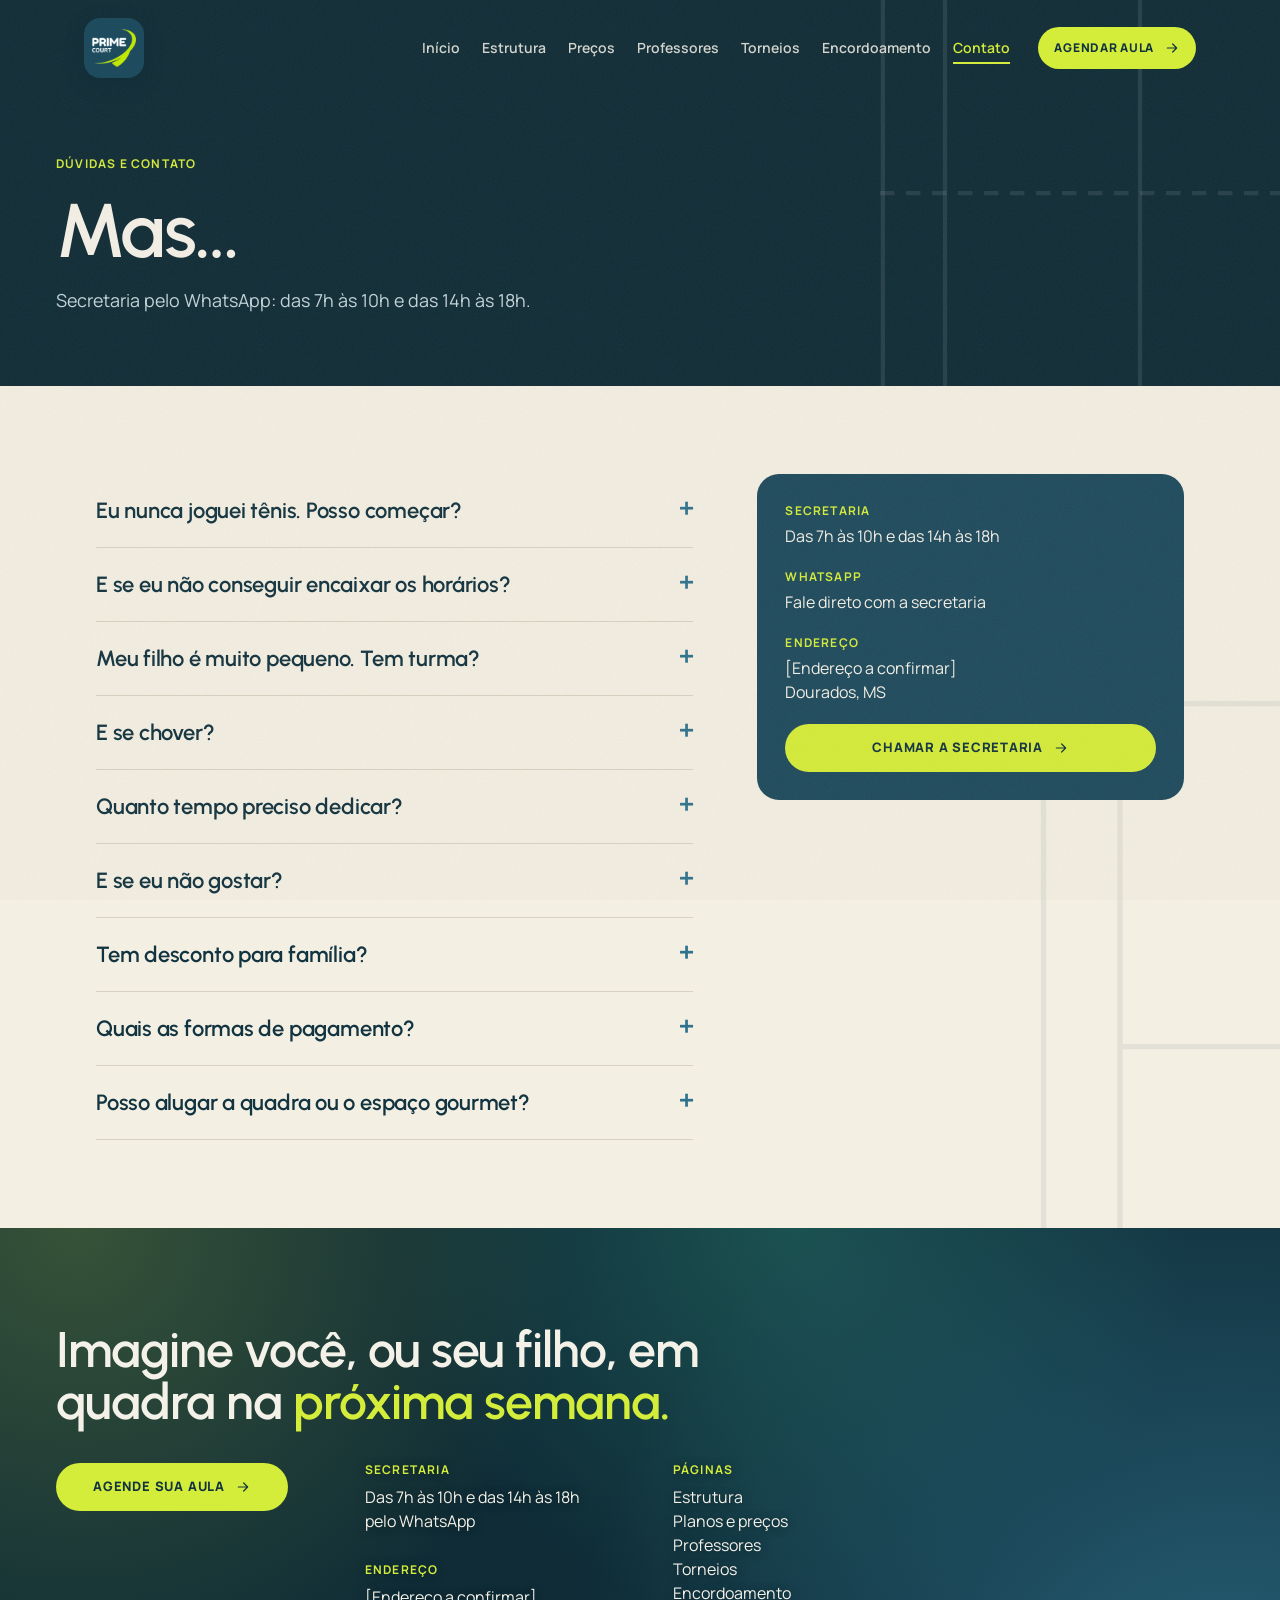
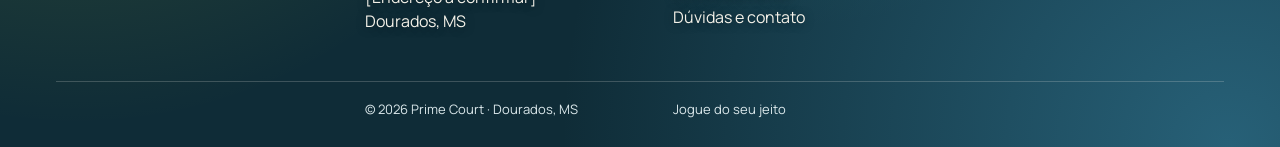
==== contato.html @ ad23fae3 "Primeira versão do site Prime Court" ====
<!DOCTYPE html>
<html lang="pt-BR">
<head>
<meta charset="utf-8">
<meta name="viewport" content="width=device-width, initial-scale=1, viewport-fit=cover">
<title>Dúvidas e contato — Prime Court Tênis · Dourados, MS</title>
<meta name="description" content="Tire suas dúvidas e fale com a secretaria da Prime Court pelo WhatsApp.">
<link rel="preconnect" href="https://fonts.googleapis.com"><link rel="preconnect" href="https://fonts.gstatic.com" crossorigin>
<link href="https://fonts.googleapis.com/css2?family=Manrope:wght@400;500;600;700;800&family=Urbanist:wght@500;600;700&family=Big+Shoulders+Display:wght@900&display=swap" rel="stylesheet">
<link rel="stylesheet" href="css/style.css">
<link rel="stylesheet" href="css/movimento.css">
</head>
<body class="fx-1 fx-2 fx-3 mv-3">
<header class="hd"><div class="in">
  <a class="logo" href="index.html"><img src="assets/logo.png" alt="Prime Court"></a>
  <nav><a href="index.html">Início</a><a href="estrutura.html">Estrutura</a><a href="planos.html">Preços</a><a href="professores.html">Professores</a><a href="torneios.html">Torneios</a><a href="encordoamento.html">Encordoamento</a><a href="contato.html" class=on>Contato</a></nav>
  <a class="btn sm" data-wa href="#">Agendar aula <svg width="16" height="16" viewBox="0 0 24 24" fill="none" stroke="currentColor" stroke-width="1.8" stroke-linecap="round" stroke-linejoin="round"><path d="M5 12h14M13 6l6 6-6 6"/></svg></a>
  <button class="menu-btn" data-menu aria-label="Abrir menu"><span></span><span></span></button>
</div></header>
<div class="ov" id="ov"><nav><a href="index.html">Início</a><a href="estrutura.html">Estrutura</a><a href="planos.html">Planos e preços</a><a href="professores.html">Professores</a><a href="torneios.html">Torneios</a><a href="encordoamento.html">Encordoamento</a><a href="contato.html">Dúvidas e contato</a></nav>
  <div class="info">
    <div><b>Secretaria</b>Das 7h às 10h e das 14h às 18h</div>
    <div><b>Endereço</b>[Endereço a confirmar] · Dourados, MS</div>
    <a class="btn" data-wa href="#">Agende sua aula <svg width="16" height="16" viewBox="0 0 24 24" fill="none" stroke="currentColor" stroke-width="1.8" stroke-linecap="round" stroke-linejoin="round"><path d="M5 12h14M13 6l6 6-6 6"/></svg></a>
  </div>
  <button class="close" data-close aria-label="Fechar menu">×</button>
</div>
<nav class="bar" aria-label="Atalhos"><a href="index.html"><svg width="20" height="20" viewBox="0 0 24 24" fill="none" stroke="currentColor" stroke-width="1.8" stroke-linecap="round" stroke-linejoin="round"><path d="M3 11l9-7 9 7"/><path d="M5 10v10h14V10"/><path d="M10 20v-6h4v6"/></svg>Início</a><a href="planos.html"><svg width="20" height="20" viewBox="0 0 24 24" fill="none" stroke="currentColor" stroke-width="1.8" stroke-linecap="round" stroke-linejoin="round"><path d="M4 12l8-8h8v8l-8 8z"/><circle cx="16" cy="8" r="1.4"/></svg>Preços</a><a class="wa" data-wa href="#"><svg width="20" height="20" viewBox="0 0 24 24" fill="currentColor" aria-hidden="true"><path d="M17.472 14.382c-.297-.149-1.758-.867-2.03-.967-.273-.099-.471-.148-.67.15-.197.297-.767.966-.94 1.164-.173.199-.347.223-.644.075-.3-.15-1.263-.465-2.403-1.485-.888-.795-1.484-1.77-1.66-2.07-.174-.3-.019-.465.13-.615.136-.135.301-.345.451-.523.146-.181.194-.301.297-.496.1-.21.049-.375-.025-.524-.075-.15-.672-1.62-.922-2.206-.24-.584-.487-.51-.672-.51-.172-.015-.371-.015-.571-.015-.2 0-.523.074-.797.359-.273.3-1.045 1.02-1.045 2.475s1.07 2.865 1.219 3.075c.149.18 2.095 3.195 5.076 4.483.709.3 1.263.489 1.694.626.712.226 1.36.194 1.872.118.571-.085 1.758-.719 2.006-1.413.248-.694.248-1.289.173-1.413-.074-.124-.272-.198-.57-.347m-5.421 7.403h-.004a9.87 9.87 0 01-5.031-1.378l-.361-.214-3.741.982.998-3.648-.235-.374a9.86 9.86 0 01-1.51-5.26c.001-5.45 4.436-9.884 9.888-9.884 2.64 0 5.122 1.03 6.988 2.898a9.825 9.825 0 012.893 6.994c-.003 5.45-4.437 9.884-9.885 9.884m8.413-18.297A11.815 11.815 0 0012.05 0C5.495 0 .16 5.335.157 11.892c0 2.096.547 4.142 1.588 5.945L.057 24l6.305-1.654a11.882 11.882 0 005.683 1.448h.005c6.554 0 11.89-5.335 11.893-11.893a11.821 11.821 0 00-3.48-8.413Z"/></svg>WhatsApp</a><a href="estrutura.html"><svg width="20" height="20" viewBox="0 0 24 24" fill="none" stroke="currentColor" stroke-width="1.8" stroke-linecap="round" stroke-linejoin="round"><rect x="3" y="5" width="18" height="14" rx="2"/><circle cx="9" cy="11" r="2"/><path d="M21 16l-5-5-9 8"/></svg>Fotos</a><button data-menu aria-label="Abrir menu"><svg width="20" height="20" viewBox="0 0 24 24" fill="none" stroke="currentColor" stroke-width="1.8" stroke-linecap="round"><path d="M4 7h16M4 12h16M4 17h16"/></svg>Menu</button></nav>
<main>
<section class="ph-hero"><div class="wrap"><span class="crumb">Dúvidas e contato</span><h1>Mas…</h1><p>Secretaria pelo WhatsApp: das 7h às 10h e das 14h às 18h.</p></div></section>
<section class="sec wrap"><div class="split faq">
  <div class="rv"><details><summary>Eu nunca joguei tênis. Posso começar?</summary><p>Pode. Temos turmas para iniciantes, adultos e crianças. Todo mundo começou do zero um dia.</p></details><details><summary>E se eu não conseguir encaixar os horários?</summary><p>A secretaria apresenta alternativas até achar o horário que funciona para você, e não só um “não tem vaga”.</p></details><details><summary>Meu filho é muito pequeno. Tem turma?</summary><p>Sim. Turma infantil para iniciantes até 8 anos, em um ambiente acolhedor.</p></details><details><summary>E se chover?</summary><p>Hoje temos 2 quadras cobertas, e mais 2 estão sendo cobertas. Com chuva ou sol, tem treino.</p></details><details><summary>Quanto tempo preciso dedicar?</summary><p>Aulas de 1 hora, 1x, 2x ou 3x por semana. No juvenil avançado, das 14h às 16h, com 2x, 3x ou 5x.</p></details><details><summary>E se eu não gostar?</summary><p>A primeira aula é gratuita e sem compromisso.</p></details><details><summary>Tem desconto para família?</summary><p>Sim. 5% para cada familiar: pais, filhos e cônjuges.</p></details><details><summary>Quais as formas de pagamento?</summary><p>Pix ou dinheiro. No Pix adiantado: 4% no trimestral ou 8% no semestral.</p></details><details><summary>Posso alugar a quadra ou o espaço gourmet?</summary><p>Sim. Temos aluguel de quadra e espaço gourmet com churrasqueira. Fale com a secretaria.</p></details></div>
  <div class="info-box rv"><div><b>Secretaria</b>Das 7h às 10h e das 14h às 18h</div><div><b>WhatsApp</b>Fale direto com a secretaria</div><div><b>Endereço</b>[Endereço a confirmar]<br>Dourados, MS</div>
    <a class="btn" data-wa href="#">Chamar a secretaria <svg width="16" height="16" viewBox="0 0 24 24" fill="none" stroke="currentColor" stroke-width="1.8" stroke-linecap="round" stroke-linejoin="round"><path d="M5 12h14M13 6l6 6-6 6"/></svg></a></div>
</div></section></main>
<footer class="ft">
  <div class="wrap" style="padding:0;max-width:var(--max)">
    <h2>Imagine você, ou seu filho, em quadra na <span class="lime">próxima semana.</span></h2>
    <div class="row">
      <a class="btn" data-wa href="#">Agende sua aula <svg width="16" height="16" viewBox="0 0 24 24" fill="none" stroke="currentColor" stroke-width="1.8" stroke-linecap="round" stroke-linejoin="round"><path d="M5 12h14M13 6l6 6-6 6"/></svg></a>
      <div class="cols">
        <div><b>Secretaria</b>Das 7h às 10h e das 14h às 18h<br>pelo WhatsApp</div>
        <div><b>Endereço</b>[Endereço a confirmar]<br>Dourados, MS</div>
        <div><b>Páginas</b><a href="estrutura.html">Estrutura</a><br><a href="planos.html">Planos e preços</a><br><a href="professores.html">Professores</a><br><a href="torneios.html">Torneios</a><br><a href="encordoamento.html">Encordoamento</a><br><a href="contato.html">Dúvidas e contato</a></div>
      </div>
    </div>
    <div class="copy"><span>© 2026 Prime Court · Dourados, MS</span><span>Jogue do seu jeito</span></div>
  </div>
</footer>
<script src="js/torneios-data.js"></script>
<script src="js/torneios-lib.js"></script>
<script src="js/main.js"></script>
<script src="js/anuncio.js"></script>
<script src="js/vida.js"></script>

</body>
</html>
---- css/style.css ----
:root{
  --deep:#0f2c37; --ink:#123441; --teal:#1e4b5e; --blue:#2f728d; --mist:#c9dfe4;
  --lime:#d4ec3a; --lime2:#e2f46a; --cream:#f4f1e8; --line:#d8d1c1; --muted:#55686f;
  --pad:clamp(20px,5vw,56px); --max:1200px; --r:22px;
  --disp:'Urbanist',sans-serif; --body:'Manrope',sans-serif;
}
*{box-sizing:border-box;margin:0;padding:0}
html{scroll-behavior:smooth}
body{font-family:var(--body);background:var(--cream);color:var(--ink);line-height:1.5;-webkit-font-smoothing:antialiased;overflow-x:clip}
img{max-width:100%;display:block}
a{color:inherit;text-decoration:none}
h1,h2,h3{font-family:var(--disp);font-weight:600;letter-spacing:-.02em;line-height:1.05;text-wrap:balance}
p{text-wrap:pretty}
.wrap{max-width:var(--max);margin:0 auto;padding-inline:var(--pad)}
.sec{padding-block:clamp(48px,7vw,88px)}
.lime{color:var(--lime)}

/* header */
.hd{position:fixed;top:0;left:0;right:0;z-index:50;transition:background .3s}
.hd.solid{background:rgba(15,44,55,.88);backdrop-filter:blur(12px)}
.hd .in{max-width:1224px;margin:0 auto;padding:16px var(--pad) 12px;display:flex;align-items:center;gap:10px}
.hd .logo img{height:42px;width:auto}
.hd nav{display:flex;gap:22px;margin-left:auto;font-size:14px;font-weight:600}
.hd nav a{color:var(--cream);opacity:.85;transition:opacity .2s var(--ease-out),border-color .2s var(--ease-out);padding:4px 0;border-bottom:2px solid transparent}
.hd nav a:hover,.hd nav a.on{opacity:1;color:var(--lime);border-color:var(--lime)}
.btn{display:inline-flex;align-items:center;justify-content:center;gap:10px;height:48px;padding:0 22px;border-radius:999px;background:var(--lime);color:var(--ink);font-size:13px;font-weight:800;letter-spacing:.06em;text-transform:uppercase;white-space:nowrap;transition:transform .16s var(--ease-out),background-color .2s var(--ease-out),box-shadow .2s var(--ease-out);border:0;cursor:pointer;font-family:inherit}
.btn:hover{background:var(--lime2);transform:translateY(-1px)}
.btn.dark{background:var(--teal);color:var(--cream)}.btn.dark:hover{background:var(--deep)}
.btn.ghost{background:transparent;color:var(--cream);border:1.5px solid rgba(244,241,232,.5)}.btn.ghost:hover{background:rgba(244,241,232,.12)}
.btn.sm{height:42px;padding:0 16px;font-size:12px}
.hd .btn{margin-left:18px}
.menu-btn{display:none;width:48px;height:44px;border:0;border-radius:999px;background:var(--cream);cursor:pointer;flex-direction:column;align-items:center;justify-content:center;gap:5px}
.menu-btn span{width:18px;height:2px;background:var(--ink);border-radius:2px}

/* overlay menu */
.ov{position:fixed;inset:0;z-index:80;background:linear-gradient(180deg,#2f728d,#0f2c37);padding:clamp(24px,5vw,64px);display:grid;grid-template-columns:repeat(auto-fit,minmax(min(100%,300px),1fr));gap:32px;overflow:auto;opacity:0;pointer-events:none;transition:opacity .3s var(--ease-out)}
.ov.open{opacity:1;pointer-events:auto}
.ov nav{display:flex;flex-direction:column;justify-content:center}
.ov nav a{font-family:var(--disp);font-weight:600;letter-spacing:-.02em;font-size:clamp(28px,4.4vw,52px);line-height:1.2;color:var(--cream)}
.ov nav a:hover{color:var(--lime)}
.ov .info{display:flex;flex-direction:column;gap:22px;justify-content:flex-end;color:var(--cream)}
.ov .info b{display:block;font-size:12px;letter-spacing:.1em;text-transform:uppercase;color:var(--lime)}
.ov .close{position:absolute;top:14px;right:14px;width:48px;height:44px;border:0;border-radius:999px;background:var(--cream);color:var(--ink);font-size:22px;cursor:pointer}

/* mobile bottom bar */
.bar{display:none}

/* page hero (inner pages) */
.ph-hero{background:var(--deep);color:var(--cream);padding:clamp(110px,14vw,150px) var(--pad) clamp(40px,6vw,72px)}
.ph-hero .wrap{padding:0}
.ph-hero h1{font-size:clamp(40px,6vw,76px);max-width:820px}
.ph-hero p{margin-top:16px;max-width:560px;color:#c3d6db;font-size:clamp(16px,1.4vw,19px)}
.crumb{display:inline-flex;gap:8px;align-items:center;font-size:12px;font-weight:700;letter-spacing:.1em;text-transform:uppercase;color:var(--lime);margin-bottom:18px}

/* section title pill */
.tag{display:flex;align-items:center;gap:14px;width:100%}
.tag::before,.tag::after{content:"";flex:1;height:1px;background:var(--line)}
.tag span{display:flex;align-items:center;height:34px;padding:0 18px;border-radius:999px;background:var(--teal);color:var(--cream);font-size:14px;font-weight:600;white-space:nowrap}
.sec-title{font-size:clamp(28px,3.4vw,44px);text-align:center;max-width:720px;margin:20px auto 0}
.sec-title.left{text-align:left;margin-inline:0}

/* photo placeholders (troque por <img> quando tiver as fotos) */
.photo{position:relative;overflow:hidden;background:linear-gradient(135deg,#2f728d,#1e4b5e);color:rgba(244,241,232,.85);display:grid;place-items:center;text-align:center;padding:16px;font-size:13px;font-weight:700;letter-spacing:.04em;border-radius:var(--r)}
.photo::before{content:"";position:absolute;inset:0;background:repeating-linear-gradient(135deg,rgba(255,255,255,.05) 0 14px,transparent 14px 28px)}
.photo>img{position:absolute;inset:0;width:100%;height:100%;object-fit:cover;display:block}
.photo span{position:relative;display:flex;flex-direction:column;align-items:center;gap:8px}
.photo span::before{content:"";width:34px;height:34px;border-radius:50%;border:2px solid currentColor;background:radial-gradient(circle at 50% 38%,currentColor 0 4px,transparent 5px)}
.photo.clay{background:linear-gradient(135deg,#c9714a,#9a4a2c)}
.photo.mist{background:linear-gradient(135deg,#c9dfe4,#9cc1cb);color:var(--ink)}
.photo.deep{background:linear-gradient(135deg,#1e4b5e,#0f2c37)}
.photo.green{background:linear-gradient(135deg,#5f9a6e,#2c6555)}
.r43{aspect-ratio:4/3}.r34{aspect-ratio:3/4}.r169{aspect-ratio:16/9}.r11{aspect-ratio:1}

/* cards */
.grid{display:grid;gap:16px;grid-template-columns:repeat(auto-fit,minmax(min(100%,280px),1fr))}
.card{border-radius:var(--r);overflow:hidden;background:var(--teal);color:var(--cream);display:flex;flex-direction:column;min-width:0}
.card .body{padding:22px;display:flex;flex-direction:column;gap:6px}
.card h3{font-size:24px}.card p{font-size:15px;color:#c3d6db}
.card.light{background:var(--mist);color:var(--ink)}.card.light p{color:#2b4a54}
.card.white{background:#fff;color:var(--ink)}.card.white p{color:var(--muted)}
a.card{transition:transform .25s var(--ease-out)}@media(hover:hover) and (pointer:fine){a.card:hover{transform:translateY(-4px)}}
.card .go{margin-top:10px;font-size:13px;font-weight:800;letter-spacing:.06em;text-transform:uppercase;color:var(--lime)}
.card.light .go,.card.white .go{color:var(--blue)}

/* HOME hero */
.hero{padding:12px}
.hero .box{position:relative;max-width:var(--max);margin:0 auto;height:min(70svh,580px);min-height:520px;border-radius:28px;overflow:hidden;background:var(--deep)}
.hero picture,.hero img{position:absolute;inset:0;width:100%;height:100%;object-fit:cover;object-position:center 30%}
.hero img{transform:scale(1.15);transform-origin:center 30%}
.hero .shade{position:absolute;inset:0;background:linear-gradient(180deg,rgba(15,44,55,.55) 0,rgba(15,44,55,0) 20%,rgba(15,44,55,0) 30%,rgba(15,44,55,.72) 55%,rgba(15,44,55,.97) 100%)}
.hero .txt{position:absolute;inset:auto 0 0 0;display:flex;flex-direction:column;gap:18px;padding:clamp(24px,4vw,52px);animation:up .9s both}
@keyframes up{from{opacity:0;transform:translateY(24px)}to{opacity:1;transform:none}}
.badge{align-self:flex-start;display:flex;align-items:center;gap:8px;height:30px;padding:0 14px;border-radius:999px;background:rgba(244,241,232,.14);border:1px solid rgba(244,241,232,.28);font-size:12px;font-weight:600;color:var(--cream)}
.badge i{width:7px;height:7px;border-radius:50%;background:var(--lime)}
.hero h1{font-size:clamp(38px,6vw,76px);line-height:1;max-width:780px;color:#fff}
.hero p{font-size:clamp(16px,1.4vw,19px);color:#e6eef0;max-width:520px}
.hero .cta{display:flex;gap:10px;flex-wrap:nowrap;align-items:center}
.hero .cta .btn{height:56px}
.btn.big{flex:1;max-width:360px;font-size:14px}
.hero .cta .btn.ghost{padding:0 24px}
.quick{display:grid;grid-template-columns:repeat(3,1fr);gap:10px;padding-top:18px;margin-top:4px;border-top:1px solid rgba(244,241,232,.2)}
.quick a{display:flex;align-items:center;gap:12px;padding:12px 14px;border-radius:16px;background:rgba(15,44,55,.42);border:1px solid rgba(244,241,232,.2);color:var(--cream);font-size:14px;font-weight:700;line-height:1.2;transition:background-color .2s var(--ease-out),border-color .2s var(--ease-out),color .2s var(--ease-out)}
@media(hover:hover) and (pointer:fine){.quick a:hover{background:var(--lime);color:var(--ink);border-color:var(--lime)}}
.quick a small{display:block;font-size:12px;font-weight:500;opacity:.8}
.quick .ic{width:38px;height:38px;flex-shrink:0;border-radius:50%;background:var(--lime);color:var(--ink);display:grid;place-items:center}
.quick a:hover .ic{background:var(--ink);color:var(--lime)}

.stats{display:grid;grid-template-columns:repeat(auto-fit,minmax(min(50%,150px),1fr));text-align:center}
.stats div{padding:clamp(22px,3vw,32px) 12px;display:flex;flex-direction:column;gap:6px}
.stats b{font-family:var(--disp);font-weight:600;font-size:clamp(38px,4.6vw,56px);line-height:1;letter-spacing:-.02em}
.stats span{font-size:13px;font-weight:600;color:var(--muted)}

.band{background:var(--teal);color:var(--cream)}
.split{display:grid;grid-template-columns:1fr 1fr;gap:clamp(24px,5vw,64px);align-items:center}
.split h2{font-size:clamp(32px,4vw,54px)}
.split p{margin-top:16px;color:#c3d6db;max-width:480px}
.list{list-style:none;display:flex;flex-direction:column;margin-top:22px}
.list li{padding:14px 0;border-top:1px solid rgba(255,255,255,.2);display:flex;justify-content:space-between;gap:12px;font-size:15px}

/* ESTRUTURA scroll */
#estrutura{position:relative;height:300vh;background:var(--teal);color:var(--cream)}
#estrutura .stick{position:sticky;top:0;height:100vh;overflow:hidden;max-width:var(--max);margin:0 auto;padding:76px var(--pad) 16px;display:grid;grid-template-columns:repeat(auto-fit,minmax(min(100%,320px),1fr));align-content:center;align-items:center;gap:8px 24px}
#estrutura .top{grid-column:1/-1;display:flex;align-items:flex-end;justify-content:space-between;gap:24px;padding-bottom:16px;margin-bottom:clamp(8px,3vh,32px);border-bottom:1px solid rgba(244,241,232,.18)}
#estrutura .top h2{font-size:clamp(24px,2.6vw,34px);color:#fff}
#estrutura .step{display:flex;align-items:center;gap:14px;font-weight:600;text-transform:uppercase;font-size:12px;letter-spacing:.12em;color:#c3d6db;font-variant-numeric:tabular-nums}
#estrutura .prog{width:clamp(64px,10vw,120px);height:2px;background:rgba(244,241,232,.18);position:relative;overflow:hidden}
#estrutura .prog i{position:absolute;left:0;top:0;bottom:0;width:33%;background:var(--lime);transition:width .6s cubic-bezier(.65,0,.25,1)}
#estrutura .stm{position:relative;z-index:2;height:clamp(200px,30vh,300px)}
#estrutura .stm>div{position:absolute;inset:0;display:flex;flex-direction:column;gap:18px;opacity:0;transform:translateY(40px);transition:opacity .55s,transform .55s}
#estrutura .stm>div.on{opacity:1;transform:none}
#estrutura .stm>div.past{transform:translateY(-40px)}
#estrutura .stm h2{font-size:clamp(36px,4.8vw,64px);line-height:1}
#estrutura .stm p{font-size:clamp(16px,1.6vw,19px);color:#d5e3e6;max-width:440px}
#estrutura .stage{height:min(52vh,560px);min-height:240px;perspective:1400px;display:grid;place-items:center;z-index:1}
#estrutura .stage>#iso{width:240px;height:480px;position:relative;transform-style:preserve-3d;transform:rotateX(58deg) rotateZ(-50deg)}
#estrutura .stage .g{position:absolute;inset:0;transform-style:preserve-3d;transition:transform .8s cubic-bezier(.65,0,.25,1)}

/* gallery */
.gal{display:grid;gap:14px;grid-template-columns:repeat(4,1fr)}
.gal .photo{border-radius:18px}
.gal .w2{grid-column:span 2}.gal .h2{grid-row:span 2}
.gal figure{position:relative}
.gal figcaption{position:absolute;left:12px;bottom:12px;z-index:2;background:rgba(15,44,55,.75);color:var(--cream);font-size:12px;font-weight:700;padding:6px 12px;border-radius:999px}

/* PLANOS */
.tabs{display:flex;gap:8px;flex-wrap:wrap;justify-content:center;margin-top:28px}
.tabs button{height:44px;padding:0 20px;border-radius:999px;border:1.5px solid var(--teal);background:transparent;color:var(--ink);font:700 14px var(--body);cursor:pointer;transition:background-color .2s var(--ease-out),color .2s var(--ease-out),border-color .2s var(--ease-out)}
.tabs button.on{background:var(--teal);color:var(--cream)}
.note{text-align:center;margin-top:16px;color:var(--muted);font-size:15px}
.plans{display:grid;gap:16px;grid-template-columns:repeat(auto-fit,minmax(min(100%,260px),1fr));margin-top:28px}
.plan{border-radius:var(--r);background:#fff;padding:28px 24px;display:flex;flex-direction:column;gap:18px}
.plan.hi{background:var(--teal);color:var(--cream)}
.plan .f{font-weight:700;font-size:15px;color:var(--muted)}.plan.hi .f{color:#c3d6db}
.plan .pr{font-family:var(--disp);font-weight:600;font-size:56px;line-height:1;letter-spacing:-.03em}
.plan .pr small{font-size:16px;font-family:var(--body);font-weight:600;letter-spacing:0;margin-left:4px;opacity:.7}
.plan .pr sup{font-size:20px;vertical-align:top;margin-right:4px;font-family:var(--body);font-weight:700}
.plan .btn{margin-top:auto;background:var(--teal);color:var(--cream)}
.plan.hi .btn{background:var(--lime);color:var(--ink)}
.pop{align-self:flex-start;font-size:11px;font-weight:800;letter-spacing:.08em;text-transform:uppercase;background:var(--lime);color:var(--ink);padding:4px 10px;border-radius:999px}
.disc{display:grid;gap:14px;grid-template-columns:repeat(auto-fit,minmax(min(100%,220px),1fr));margin-top:28px}
.disc div{border:1.5px solid var(--line);border-radius:var(--r);padding:20px}
.disc b{font-family:var(--disp);font-size:44px;font-weight:600;color:var(--blue);line-height:1}
.disc h3{font-size:19px;margin-top:8px}.disc p{font-size:14px;color:var(--muted);margin-top:4px}

/* professores */
.team{display:grid;gap:16px;grid-template-columns:repeat(auto-fit,minmax(min(100%,190px),1fr))}
.team .card{background:transparent;color:var(--ink)}
.team .photo{border-radius:var(--r)}
.team .body{padding:14px 4px 0}.team h3{font-size:22px}.team p{color:var(--muted);font-size:14px}

/* torneios */
.ev{display:flex;flex-direction:column;gap:12px}
.ev .it{display:grid;grid-template-columns:90px 1fr auto;gap:18px;align-items:center;padding:16px;border-radius:var(--r);background:rgba(30,75,94,.08)}
.ev .it.next{background:var(--teal);color:var(--cream)}
.ev .it.past{opacity:.55}
.ev .d{border-radius:16px;background:rgba(18,52,65,.1);text-align:center;padding:10px 4px;line-height:1.1}
.ev .it.next .d{background:var(--lime);color:var(--ink)}
.ev .d b{display:block;font-family:var(--disp);font-size:22px;font-weight:600}
.ev .d span{font-size:12px;font-weight:800;text-transform:uppercase;letter-spacing:.08em}
.ev h3{font-size:22px}.ev p{font-size:14px;color:var(--muted)}.ev .it.next p{color:#c3d6db}
.ev .tg{font-size:11px;font-weight:800;letter-spacing:.08em;text-transform:uppercase;border:1px solid currentColor;border-radius:999px;padding:5px 12px;opacity:.8;white-space:nowrap}
.ev .it.next .tg{color:var(--lime);opacity:1}

/* faq / contato */
details{border-bottom:1px solid var(--line)}
summary{list-style:none;cursor:pointer;display:flex;justify-content:space-between;gap:16px;padding:20px 0;font-family:var(--disp);font-weight:600;font-size:clamp(18px,2vw,22px);letter-spacing:-.01em}
summary::-webkit-details-marker{display:none}
summary::after{content:"+";font-size:26px;line-height:1;color:var(--blue);transition:transform .25s}
details[open] summary::after{transform:rotate(45deg)}
details p,.split details p{padding:0 0 20px;margin:0;color:var(--muted);max-width:640px}
.info-box{border-radius:var(--r);background:var(--teal);color:var(--cream);padding:28px;display:flex;flex-direction:column;gap:20px}
.info-box b{display:block;font-size:12px;letter-spacing:.1em;text-transform:uppercase;color:var(--lime);margin-bottom:4px}

/* footer */
.ft{background:var(--deep);color:var(--cream);padding:clamp(56px,8vw,96px) var(--pad) 28px}
.ft h2{font-size:clamp(30px,4vw,50px);max-width:760px}
.ft .row{display:flex;gap:28px;justify-content:space-between;flex-wrap:wrap;margin-top:32px}
.ft .cols{display:flex;gap:clamp(24px,5vw,64px);flex-wrap:wrap}
.ft b{display:block;font-size:12px;letter-spacing:.1em;text-transform:uppercase;color:var(--lime);margin-bottom:6px}
.ft .copy{margin-top:48px;padding-top:18px;border-top:1px solid rgba(244,241,232,.2);display:flex;justify-content:space-between;gap:12px;flex-wrap:wrap;font-size:13px;color:#c3d6db}

.rv{opacity:0;transform:translateY(28px);transition:opacity .8s,transform .8s}
.rv.in{opacity:1;transform:none}

.split.faq{align-items:start;grid-template-columns:1.4fr 1fr}
@media(max-width:900px){
  .split.faq{grid-template-columns:1fr}
  .gal{grid-template-columns:repeat(2,1fr)}.gal .w2{grid-column:span 2}
  .split{grid-template-columns:1fr}
}
@media(max-width:820px){
  .hd nav,.hd .btn{display:none}
  .menu-btn{display:flex;margin-left:auto}
  .hero .box{height:min(80svh,660px);min-height:540px}
  .hero .txt{gap:14px;padding-bottom:104px}
  .hero h1{font-size:clamp(30px,8.8vw,40px)}
  .hero img{transform:translateY(6%);transform-origin:center top;object-position:center top}
  .hero p{font-size:15px}
  .hero .cta .btn{height:52px}
  .btn.big{max-width:none}
  .hero .cta .btn.ghost{padding:0 18px}
  .quick{grid-template-columns:repeat(3,1fr);gap:8px;padding-top:14px}
  .quick a{flex-direction:column;text-align:center;gap:6px;padding:10px 4px;font-size:12px}
  .quick a small{display:none}
  .quick .ic{width:34px;height:34px}
  .bar{display:grid;grid-template-columns:repeat(5,1fr);position:fixed;left:10px;right:10px;bottom:calc(10px + env(safe-area-inset-bottom));z-index:70;background:var(--deep);border-radius:22px;padding:6px;box-shadow:0 10px 30px rgba(15,44,55,.45)}
  .bar a,.bar button{display:flex;flex-direction:column;align-items:center;gap:3px;padding:8px 2px;border:0;background:none;color:var(--cream);font:700 11px var(--body);border-radius:16px;cursor:pointer}
  .bar svg{width:20px;height:20px}
  .bar .on{color:var(--lime)}
  body{padding-bottom:84px}
  .ev .it{grid-template-columns:70px 1fr}.ev .tg{grid-column:2;justify-self:start}
  #estrutura{height:280vh}
  #estrutura .step{display:none}
  #estrutura .stick{padding-top:92px;padding-bottom:96px;gap:0}
  #estrutura .top{margin-bottom:8px}
  #estrutura .stm{height:170px}
  #estrutura .stm h2{font-size:34px}
  #estrutura .stage{height:min(38vh,340px);min-height:200px}
  .ft .row{flex-direction:column}
}
@media(prefers-reduced-motion:reduce){.rv,.hero .txt{animation:none;transition:none;opacity:1;transform:none}}

/* ===== TORNEIOS: anúncio, status, detalhes ===== */
.chip{display:inline-flex;align-items:center;gap:8px;height:28px;padding:0 12px;border-radius:999px;font-size:12px;font-weight:800;letter-spacing:.04em;background:rgba(244,241,232,.14);color:var(--cream);width:fit-content}
.chip i{width:8px;height:8px;border-radius:50%;background:currentColor}
.chip.abertas{background:var(--lime);color:var(--ink)}.chip.abertas i{background:#1c7a2e;position:relative}.chip.abertas i::after,.dot.abertas::after{content:"";position:absolute;inset:0;border-radius:50%;background:#1c7a2e;animation:pulse 1.6s var(--ease-out) infinite}
.chip.encerradas{background:#f0c9c0;color:#7a2616}
.chip.embreve{background:rgba(244,241,232,.18);color:var(--cream)}
@keyframes pulse{from{transform:scale(1);opacity:.6}to{transform:scale(2.6);opacity:0}}
.dot{width:8px;height:8px;border-radius:50%;background:#9aa;flex-shrink:0}
.dot.abertas{background:#1c7a2e;position:relative}.dot.encerradas{background:#c0392b}

/* faixa no topo */
.strip{display:flex;align-items:center;justify-content:center;gap:10px;flex-wrap:nowrap;overflow:hidden;white-space:nowrap;min-height:38px;padding:0 var(--pad);background:var(--lime);color:var(--ink);font-size:13px;font-weight:600}
.strip b{font-weight:800}.strip .sep{opacity:.5}.strip u{font-weight:800;text-underline-offset:3px;margin-left:6px}
.strip:hover{background:var(--lime2)}
body.has-strip .ph-hero{padding-top:clamp(148px,16vw,188px)}
body.has-strip #estrutura .stick{padding-top:114px}
body.has-strip .hero{padding-top:50px}

/* cartão no Início */
.news-sec{padding-block:4px 0}
.news-when{display:flex;align-items:center;gap:8px;color:var(--lime2)!important;font-weight:700;font-size:clamp(17px,2vw,22px)}
.news-poster{display:block;aspect-ratio:1;border-radius:20px;box-shadow:0 18px 44px rgba(0,0,0,.4);transform:rotate(-1.5deg);transition:transform .3s var(--ease-out)}
.np-in{display:block;width:100%;height:100%;border-radius:20px;overflow:hidden}
@media(hover:hover) and (pointer:fine){.news-poster:hover{transform:rotate(0) scale(1.02)}}
.news-poster img,.news-poster .photo{width:100%;height:100%;object-fit:cover;display:block;border-radius:0}
.news{display:grid;grid-template-columns:minmax(0,380px) 1fr;gap:clamp(24px,4vw,48px);align-items:center;border-radius:28px;background:var(--deep);color:var(--cream);padding:clamp(18px,3vw,32px);overflow:hidden;position:relative}
.news-date{width:clamp(84px,10vw,120px);aspect-ratio:1;border-radius:24px;background:var(--lime);color:var(--ink);display:flex;flex-direction:column;align-items:center;justify-content:center;line-height:1}
.news-date b{font-family:var(--disp);font-weight:600;font-size:clamp(26px,3.4vw,40px);letter-spacing:-.03em;white-space:nowrap}
.news-date span{font-weight:800;text-transform:uppercase;letter-spacing:.1em;font-size:13px;margin-top:4px}
.news-body{display:flex;flex-direction:column;gap:14px;min-width:0}
.kick{font-size:12px;font-weight:700;letter-spacing:.1em;text-transform:uppercase;color:var(--lime)}
.news h2{font-size:clamp(30px,4vw,52px)}
.news p{color:#c3d6db;max-width:520px}
.news-cta{display:flex;gap:10px;flex-wrap:wrap;margin-top:8px}
.news-photo{align-self:stretch;min-height:160px;border-radius:20px}

/* pop-up */
.pop-ov{position:fixed;inset:0;z-index:90;background:rgba(15,44,55,.7);backdrop-filter:blur(4px);display:grid;place-items:center;padding:16px;animation:fade .2s var(--ease-out)}
@keyframes fade{from{opacity:0}to{opacity:1}}
.pop-box{position:relative;width:min(100%,460px);border-radius:26px;overflow:hidden;background:var(--cream);color:var(--ink);box-shadow:0 30px 80px rgba(0,0,0,.4)}
.pop-box .photo{border-radius:0}
.pop-img{display:block;width:100%;aspect-ratio:1;object-fit:cover}
.pop-img{aspect-ratio:1;height:auto;object-fit:contain;background:#1a0d08}
.pop-box{width:min(100%,330px,calc(100svh - 200px));min-width:min(100%,220px);max-height:92svh;overflow-y:auto}
.pop-in{padding:16px 18px 18px;gap:8px}
.pop-in h2{font-size:26px!important}
.pop-in p{font-size:14px;display:none}
.pop-in{padding:22px;display:flex;flex-direction:column;gap:10px;align-items:flex-start}
.pop-in .kick{color:var(--blue)}.pop-in h2{font-size:34px}.pop-in p{color:var(--muted)}
.pop-x{position:absolute;top:8px;right:8px;z-index:2;width:28px;height:28px;border:0;border-radius:50%;background:var(--cream);color:var(--ink);font-size:17px;line-height:1;padding:0;cursor:pointer}

/* lista de torneios */
.ev a.it{color:inherit;transition:transform .2s var(--ease-out)}@media(hover:hover) and (pointer:fine){.ev a.it:hover{transform:translateX(4px)}}
.ev .tg.abertas{background:var(--lime);color:var(--ink);border-color:var(--lime);opacity:1}
.ev .tg.encerradas{color:#a3321f;border-color:#a3321f;opacity:1}
.ev .it.next .tg{background:transparent}.ev .it.next .tg.abertas{background:var(--lime);color:var(--ink)}
.ev .it.next .tg.encerradas{color:#f0c9c0;border-color:#f0c9c0}

/* detalhes */
.tdet{display:grid;grid-template-columns:1.5fr 1fr;gap:clamp(24px,4vw,56px);align-items:start}
.tdet-main h2{font-size:26px;margin:34px 0 12px}
.tdet-main .photo{margin-bottom:6px}
.bul{padding-left:20px;display:flex;flex-direction:column;gap:8px;color:var(--ink)}
.tags{display:flex;gap:8px;flex-wrap:wrap}.tags span{padding:8px 14px;border-radius:999px;border:1.5px solid var(--line);font-size:14px;font-weight:600}
.txt{color:var(--muted)}
.tdet-side{position:sticky;top:96px}
.tdet-side .cta{display:flex;flex-direction:column;gap:10px;margin-top:4px}
.tdet-side .small{font-size:13px;color:#c3d6db;text-align:center}
.btn.off{background:rgba(244,241,232,.15);color:var(--cream);cursor:default;pointer-events:none}
.duvida{display:flex;flex-direction:column;gap:8px;max-width:520px}
.duvida label{font-size:13px;font-weight:700;margin-top:6px}
.duvida input,.duvida textarea{font:500 16px var(--body);padding:12px 14px;border-radius:14px;border:1.5px solid var(--line);background:#fff;color:var(--ink);resize:vertical}
.duvida input:focus,.duvida textarea:focus{outline:2px solid var(--blue);border-color:var(--blue)}
.duvida .btn{margin-top:10px;align-self:flex-start}
@media(max-width:900px){
  .news{grid-template-columns:minmax(0,300px) 1fr}
  .tdet{grid-template-columns:1fr}.tdet-side{position:static;order:-1}
}
@media(max-width:820px){
  .strip{font-size:12px;gap:6px;justify-content:center}.strip u{display:none}.strip .sep:nth-of-type(2),.strip span:nth-of-type(3){display:none}
  body.has-strip .hero{padding-top:44px}
  .news{grid-template-columns:1fr;gap:20px}.news-poster{transform:none!important;animation:none!important;max-width:420px;width:100%;justify-self:center}.news-poster .np-in{transform:none!important}
}
.tags span em{font-style:normal;font-size:11px;font-weight:800;letter-spacing:.04em;text-transform:uppercase;margin-left:6px;color:#a3321f}
.tags span.out{opacity:.7;text-decoration:line-through;text-decoration-thickness:1px;border-style:dashed}
.tags span.out em{text-decoration:none;display:inline-block}

.plan .free{font-size:13px;font-weight:800;color:#1c7a2e;background:#e4f3d0;border-radius:999px;padding:6px 12px;width:fit-content}
.plan.hi .free{background:rgba(212,236,58,.2);color:var(--lime)}

/* logo em selo azul, afastada da borda */
.hd .logo{display:flex;align-items:center;background:var(--teal);border-radius:16px;padding:7px 14px;box-shadow:0 6px 18px rgba(15,44,55,.35)}
.hd .logo img{height:34px;width:auto}
.hd .in{padding-top:18px}
@media(max-width:820px){
  .hd .in{padding:20px 28px 10px}
  .hd .logo{padding:6px 12px;border-radius:14px}
  .hd .logo img{height:30px}
}

/* hero: subtítulo mais legível */
.hero .shade{background:linear-gradient(180deg,rgba(15,44,55,.55) 0,rgba(15,44,55,0) 18%,rgba(15,44,55,.15) 30%,rgba(15,44,55,.78) 52%,rgba(15,44,55,.92) 70%,rgba(15,44,55,.98) 100%)}
.hero p{color:#fff;font-weight:600;text-shadow:0 1px 14px rgba(8,24,30,.7),0 0 2px rgba(8,24,30,.5)}

/* barra do celular: pílula na página atual, WhatsApp em destaque, esconde ao rolar */
@media(max-width:820px){
  .bar{transition:transform .3s var(--ease-out);padding:6px;background:rgba(15,44,55,.94);backdrop-filter:blur(12px)}
  .bar.hide{transform:translateY(calc(100% + 24px))}
  .bar a,.bar button{padding:8px 2px 7px}
  .bar .on{background:rgba(212,236,58,.16);color:var(--lime)}
  .bar .wa svg{width:21px;height:21px}
}

/* carregando (esqueleto) */
.skel,.skel-line{background:linear-gradient(90deg,rgba(15,44,55,.92) 0,rgba(30,75,94,.92) 50%,rgba(15,44,55,.92) 100%);background-size:200% 100%;animation:shimmer 1.4s linear infinite}
.skel{border-radius:28px}.skel-line{height:18px;border-radius:999px;opacity:.55}
.news-skel{height:min(230px,60vw);min-height:190px}
@keyframes shimmer{to{background-position:-200% 0}}
@media(prefers-reduced-motion:reduce){.skel,.skel-line{animation:none}}
.news-sec.wrap{padding-inline:12px}

/* ===================== FUNDO: ritmo claro/escuro + textura + linhas de quadra ===================== */
/* 1) ritmo claro/escuro */
body.fx-1 .explore{padding-block:clamp(56px,8vw,96px)!important;background:var(--deep);color:var(--cream);box-shadow:0 0 0 100vmax var(--deep);clip-path:inset(0 -100vmax)}
body.fx-1 .explore .tag::before,body.fx-1 .explore .tag::after{background:rgba(244,241,232,.2)}
body.fx-1 .explore .sec-title{color:var(--cream)}
body.fx-1 .news-sec{padding-bottom:clamp(28px,4vw,48px)}
body.fx-1 .band{background:#ebe6d6;color:var(--ink)}
body.fx-1 .band .split p{color:var(--muted)}
body.fx-1 .band .list li{border-top-color:rgba(18,52,65,.18)}
body.fx-1 .band .crumb{color:var(--blue)}
body.fx-1 .band h2 .lime{color:var(--blue)}

/* 2) textura (grão leve sobre tudo) */
body.fx-2{background-color:#f3efe3}
body.fx-2::after{content:"";position:fixed;inset:0;z-index:45;pointer-events:none;opacity:.55;background-image:url("data:image/svg+xml;utf8,<svg xmlns='http://www.w3.org/2000/svg' width='180' height='180'><filter id='n'><feTurbulence type='fractalNoise' baseFrequency='.85' numOctaves='2' stitchTiles='stitch'/><feColorMatrix values='0 0 0 0 .5  0 0 0 0 .38  0 0 0 0 .25  0 0 0 .16 0'/></filter><rect width='100%' height='100%' filter='url(%23n)'/></svg>")}

/* 3) linhas de quadra */
body.fx-3{background-image:url("data:image/svg+xml;utf8,<svg xmlns='http://www.w3.org/2000/svg' viewBox='0 0 360 780' fill='none' stroke='%23123441' stroke-opacity='.07' stroke-width='3'><rect x='2' y='2' width='356' height='776'/><path d='M45 2V778M315 2V778M45 195H315M45 585H315M180 195V585'/><path d='M0 390H360' stroke-dasharray='10 8'/></svg>");background-repeat:no-repeat;background-size:min(640px,100vw);background-position:right -400px top 700px}
body.fx-3 .band,body.fx-3 .ft,body.fx-3 .ph-hero{background-image:url("data:image/svg+xml;utf8,<svg xmlns='http://www.w3.org/2000/svg' viewBox='0 0 360 780' fill='none' stroke='%23ffffff' stroke-opacity='.09' stroke-width='3'><rect x='2' y='2' width='356' height='776'/><path d='M45 2V778M315 2V778M45 195H315M45 585H315M180 195V585'/><path d='M0 390H360' stroke-dasharray='10 8'/></svg>");background-repeat:no-repeat;background-size:min(520px,90vw);background-position:right -120px center}
body.fx-3.fx-1 .band{background-image:url("data:image/svg+xml;utf8,<svg xmlns='http://www.w3.org/2000/svg' viewBox='0 0 360 780' fill='none' stroke='%23123441' stroke-opacity='.08' stroke-width='3'><rect x='2' y='2' width='356' height='776'/><path d='M45 2V778M315 2V778M45 195H315M45 585H315M180 195V585'/><path d='M0 390H360' stroke-dasharray='10 8'/></svg>")}
@media(max-width:820px){
  body.fx-3 .band,body.fx-3 .ft,body.fx-3 .ph-hero{background-position:right calc(min(520px,90vw) * -.3) center}
}

/* pop-up: sempre inteiro na tela, sem barra de rolagem */
.pop-box{width:min(100%,330px,calc(100svh - 195px));min-width:200px;max-height:none;overflow:hidden}
.pop-in{padding:12px 14px 14px;gap:6px}
.pop-in .chip{font-size:12px;padding:4px 10px}
.pop-in .kick{font-size:11px;letter-spacing:.06em;white-space:nowrap}
.pop-in h2{font-size:clamp(19px,5.5vw,24px)!important;line-height:1.1}
.pop-in .btn{height:42px;padding:0 16px;font-size:13px;width:100%}

/* bloco 1: informações organizadas */
.news-top{display:flex;align-items:center;gap:12px;flex-wrap:wrap}
.news-sum{font-size:16px;line-height:1.5}
.news-facts{list-style:none;margin:2px 0 0;padding:0;display:grid;grid-template-columns:repeat(auto-fit,minmax(170px,1fr));gap:10px}
.news-facts li{display:flex;align-items:center;gap:12px;padding:12px 14px;border-radius:16px;background:rgba(244,241,232,.07);border:1px solid rgba(244,241,232,.12)}
.news-facts svg{flex:none;color:var(--lime)}
.news-facts span{display:flex;flex-direction:column;min-width:0}
.news-facts small{font-size:11px;font-weight:700;letter-spacing:.08em;text-transform:uppercase;color:#9fb8bf}
.news-facts b{font-weight:700;font-size:16px;color:var(--cream)}
/* bloco 2: outros torneios */
.news2{margin-top:22px}
.news2-head{display:flex;align-items:baseline;justify-content:space-between;gap:12px;margin-bottom:12px;padding-inline:4px}
.news2-head h3{font-size:clamp(20px,2.4vw,26px)}
.news2-head a{font-size:14px;font-weight:700;color:var(--blue)}
.news2-grid{display:grid;grid-template-columns:repeat(auto-fill,minmax(250px,1fr));gap:12px}
.mini{display:flex;align-items:center;gap:14px;padding:14px;border-radius:20px;background:var(--deep);color:var(--cream);transition:transform .2s var(--ease-out)}
@media(hover:hover) and (pointer:fine){.mini:hover{transform:translateY(-3px)}}
.mini-date{flex:none;width:58px;aspect-ratio:1;border-radius:16px;background:var(--lime);color:var(--ink);display:flex;flex-direction:column;align-items:center;justify-content:center;line-height:1}
.mini-date b{font-family:var(--disp);font-weight:600;font-size:24px}
.mini-date i{font-style:normal;font-weight:800;font-size:11px;text-transform:uppercase;letter-spacing:.1em;margin-top:3px}
.mini-body{display:flex;flex-direction:column;gap:4px;min-width:0;align-items:flex-start}
.mini-body>b{font-size:16px;line-height:1.2}
.mini-body>small{font-size:13px;color:#9fb8bf}
.mini .chip{font-size:11px;padding:3px 9px}
@media(max-width:820px){
  .news-facts{grid-template-columns:1fr}
  .news-cta .btn{flex:1 1 100%;justify-content:center}
  .news2-grid{grid-template-columns:1fr}
}

.pop-ov{touch-action:pan-y;overscroll-behavior:contain}
@media(max-width:820px){.pop-box{max-height:none}}

/* bloco 1: fundo "glass" com o cartaz desfocado */
.news{isolation:isolate}
.news::before{content:"";position:absolute;inset:-30px;background:center/cover;z-index:-2}
.news::after{content:"";position:absolute;inset:0;background:linear-gradient(90deg,rgba(15,44,55,.45),rgba(15,44,55,.8));z-index:-1}
.news-facts li{background:rgba(8,24,30,.5);backdrop-filter:blur(8px);-webkit-backdrop-filter:blur(8px);border-color:rgba(244,241,232,.18)}

/* fundo do bloco 1: degradê */
.news::before{background:radial-gradient(circle at 12% 18%,rgba(212,236,58,.38),transparent 38%),radial-gradient(circle at 88% 85%,rgba(47,114,141,.85),transparent 48%),radial-gradient(circle at 62% 8%,rgba(46,138,120,.55),transparent 42%);filter:none;inset:0}
.news::after{background:none}

/* painel glass atrás dos textos do bloco 1 */
.news-body{background:rgba(8,24,30,.62);backdrop-filter:blur(14px) saturate(1.2);-webkit-backdrop-filter:blur(14px) saturate(1.2);border:1px solid rgba(244,241,232,.16);border-radius:22px;padding:clamp(18px,2.6vw,28px);box-shadow:0 10px 30px rgba(0,0,0,.25)}
.news-body h2,.news-sum,.news-top{text-shadow:0 1px 10px rgba(0,0,0,.35)}
.news-sum{color:#e2edf0!important}
.news-facts li{background:rgba(244,241,232,.08)}

/* status ao lado do título */
.news-head{display:flex;align-items:center;gap:8px 16px;flex-wrap:wrap}
.news-head .chip{flex:none}
.news-head h2{line-height:1.05}
.news-head .chip{position:relative;top:0}
@media(min-width:821px){.news-head .chip{top:2px}}

/* bloco 2: cards maiores, ocupando toda a largura */
.news2-head{align-items:center;margin-bottom:16px}
.news2-all{display:inline-flex;align-items:center;gap:8px;padding:8px 16px;border-radius:999px;border:1.5px solid rgba(18,52,65,.25);color:var(--ink)!important;font-weight:700;font-size:14px;transition:background .2s var(--ease-out),border-color .2s var(--ease-out)}
.news2-all span{transition:transform .2s var(--ease-out)}
@media(hover:hover) and (pointer:fine){.news2-all:hover{background:var(--deep);color:var(--cream)!important;border-color:var(--deep)}.news2-all:hover span{transform:translateX(3px)}}
.news2-grid{grid-template-columns:repeat(auto-fit,minmax(260px,1fr));gap:16px}
.mini{position:relative;isolation:isolate;overflow:hidden;flex-direction:column;align-items:stretch;gap:18px;padding:20px;border-radius:24px;background:var(--deep);border:1px solid rgba(244,241,232,.1);box-shadow:0 12px 30px rgba(15,44,55,.18)}
.mini::before{content:"";position:absolute;inset:0;z-index:-1;background:radial-gradient(circle at 0% 0%,rgba(212,236,58,.28),transparent 45%),radial-gradient(circle at 100% 100%,rgba(47,114,141,.7),transparent 55%)}
.mini-top{display:flex;align-items:center;justify-content:space-between;gap:12px}
.mini-date{width:72px;border-radius:18px}
.mini-date b{font-size:30px}
.mini-body{gap:6px}
.mini-body>b{font-size:clamp(20px,1.8vw,24px);letter-spacing:-.01em}
.mini-body>small{font-size:15px;color:#b4cbd1}
.mini .chip{font-size:12px;padding:0 12px}
.mini-go{display:flex;align-items:center;justify-content:space-between;margin-top:auto;padding-top:14px;border-top:1px solid rgba(244,241,232,.14);font-weight:700;font-size:14px;color:var(--lime)}
.mini-go span{display:grid;place-items:center;width:32px;height:32px;border-radius:50%;background:rgba(212,236,58,.16);transition:transform .2s var(--ease-out),background .2s var(--ease-out)}
@media(hover:hover) and (pointer:fine){.mini:hover{transform:translateY(-4px);box-shadow:0 18px 38px rgba(15,44,55,.28)}.mini:hover .mini-go span{transform:translateX(3px);background:var(--lime);color:var(--ink)}}

/* cabeçalho do bloco 2 */
.news2-head{justify-content:flex-start;gap:16px;flex-wrap:wrap;padding-inline:0}
.news2-head h3{font-size:clamp(24px,2.8vw,32px);line-height:1.1;letter-spacing:-.02em}

/* números da Prime: mais perto do bloco de torneios */
.stats-sec{padding-top:clamp(44px,6vw,84px)}
body.fx-1 .news-sec{padding-bottom:clamp(12px,2vw,24px)}

/* ===== números da Prime ===== */
.stats b{font-variant-numeric:tabular-nums}

/* A: faixa escura */
.st-faixa .stats{background:radial-gradient(circle at 8% 0%,rgba(212,236,58,.3),transparent 40%),radial-gradient(circle at 96% 100%,rgba(47,114,141,.8),transparent 50%),var(--deep);color:var(--cream);border-radius:28px;padding:clamp(8px,1.6vw,18px);box-shadow:0 18px 40px rgba(15,44,55,.22)}
.st-faixa .stats div{position:relative}
.st-faixa .stats div+div::before{content:"";position:absolute;left:0;top:22%;bottom:22%;width:1px;background:rgba(244,241,232,.16)}
.st-faixa .stats b{color:var(--cream)}
.st-faixa .stats div:first-child b{color:var(--lime);text-shadow:0 0 30px rgba(212,236,58,.45)}
.st-faixa .stats span{color:#b4cbd1}
.st-faixa .tag{margin-bottom:16px}
@media(max-width:820px){.st-faixa .stats div+div::before{display:none}.st-faixa .stats{grid-template-columns:1fr 1fr}}

/* ===== seção "Tudo num só lugar" ===== */
.mais .li-ic,.mais .deal,.mais .fbadge{display:none}
.mais .fotos{position:relative}

/* cards de benefícios */
.mx-rec .list{display:grid;grid-template-columns:1fr 1fr;gap:12px;margin-top:24px}
.mx-rec .list li{flex-direction:column;justify-content:flex-start;gap:2px;padding:16px;border:1px solid rgba(18,52,65,.12)!important;border-radius:18px;background:rgba(255,255,255,.55)}
.mx-rec .li-ic{display:grid;place-items:center;width:40px;height:40px;border-radius:12px;background:var(--deep);color:var(--lime);margin-bottom:10px}
.mx-rec .list li span{font-weight:700;font-size:16px;color:var(--ink)}
.mx-rec .list li b{font-weight:500;font-size:14px;color:var(--muted)}

/* fotos escalonadas + selo */
.mx-rec .fotos{align-items:start;gap:18px}
.mx-rec .fotos .photo:nth-child(1){transform:rotate(-2.5deg)}
.mx-rec .fotos .photo:nth-child(2){margin-top:48px;transform:rotate(2deg)}
.mx-rec .fbadge{display:flex;align-items:center;position:absolute;left:50%;top:80%;transform:translate(-50%,-50%) rotate(-5deg);padding:10px 16px;border-radius:999px;background:var(--lime);color:var(--ink);font-weight:800;font-size:15px;box-shadow:0 10px 24px rgba(15,44,55,.3);z-index:2;white-space:nowrap}

/* faixa de destaque */
.mx-rec .deal{display:flex;align-items:center;gap:14px 18px;flex-wrap:wrap;margin-top:24px;padding:16px 18px;border-radius:22px;background:var(--lime);color:var(--ink)}
.mx-rec .cta-plain{display:none}
.deal-n{font-family:var(--disp);font-weight:600;font-size:44px;line-height:1;letter-spacing:-.03em}
.deal-t{font-size:14px;font-weight:600;line-height:1.3;flex:1 1 140px}
.deal .btn{background:var(--deep);color:var(--cream)}
body.fx-3 .band.mais.mx-rec{background-image:none!important}
@media(max-width:560px){.mx-rec .list{grid-template-columns:1fr}.mx-rec .fotos .photo:nth-child(2){margin-top:28px}}

/* fotos da seção "Tudo num só lugar": maiores */
.mais .split{grid-template-columns:minmax(0,.9fr) minmax(0,1.25fr);gap:clamp(24px,4vw,56px)}
.mais .fotos{gap:20px}
.mais .fotos .photo.r34{aspect-ratio:3/4.5}
.mais .fotos .photo:nth-child(2){margin-top:64px}
@media(max-width:820px){
  .mais .split{grid-template-columns:1fr}
  .mais .fotos{display:grid!important;grid-template-columns:1fr!important;gap:0;margin-inline:0}
  .mais .fotos .photo.r34{aspect-ratio:4/5;width:82%}
  .mais .fotos .photo:nth-child(1){justify-self:start}
  .mais .fotos .photo:nth-child(2){justify-self:end;margin-top:-36px}
  .mais .fbadge{top:50%;left:50%}
}

/* rodapé: linhas da quadra bem suaves e texto mais legível */
body.fx-3 .ft{background-image:url("data:image/svg+xml;utf8,<svg xmlns='http://www.w3.org/2000/svg' viewBox='0 0 360 780' fill='none' stroke='%23ffffff' stroke-opacity='.035' stroke-width='3'><rect x='2' y='2' width='356' height='776'/><path d='M45 2V778M315 2V778M45 195H315M45 585H315M180 195V585'/><path d='M0 390H360' stroke-dasharray='10 8'/></svg>")}
.ft .cols{color:#f4f1e8;text-shadow:0 1px 8px rgba(8,24,30,.55)}
.ft .copy{color:#dbe8eb}

/* rodapé (desktop): botão, depois Secretaria + Endereço empilhados, depois Páginas */
@media(min-width:821px){
  .ft .row{justify-content:flex-start;align-items:flex-start;gap:clamp(40px,6vw,96px)}
  .ft .row>.btn{flex:none;margin-top:2px}
  .ft .cols{display:grid;grid-template-columns:auto auto;grid-template-rows:auto auto;column-gap:clamp(48px,7vw,112px);row-gap:28px}
  .ft .cols>div:nth-child(1){grid-column:1;grid-row:1}
  .ft .cols>div:nth-child(2){grid-column:1;grid-row:2}
  .ft .cols>div:nth-child(3){grid-column:2;grid-row:1/3}
}

/* rodapé: copyright e frase aproximados, no centro */
@media(min-width:821px){.ft .copy{justify-content:center;gap:clamp(40px,8vw,120px)}}

/* rodapé (desktop): linha de baixo alinhada com as colunas de cima */
@media(min-width:821px){
  .ft{--g:clamp(40px,6vw,96px);--cg:clamp(48px,7vw,112px)}
  .ft .row{gap:var(--g)}
  .ft .row>.btn{flex:0 0 232px;justify-content:center}
  .ft .cols{grid-template-columns:280px auto;column-gap:var(--cg)}
  .ft .copy{display:grid;grid-template-columns:280px auto;column-gap:var(--cg);justify-content:start;padding-left:calc(232px + var(--g))}
}

/* rodapé (desktop): Páginas e "Jogue do seu jeito" mais à esquerda, fora da quadra do fundo */
@media(min-width:821px){
  .ft{--cg:clamp(32px,3.6vw,52px)}
  .ft .cols,.ft .copy{grid-template-columns:262px auto}
}

/* rodapé: fundo em degradê (sem a quadra) */
body.fx-3 .ft{background-image:radial-gradient(circle at 6% 0%,rgba(212,236,58,.2),transparent 38%),radial-gradient(circle at 96% 100%,rgba(47,114,141,.75),transparent 50%),radial-gradient(circle at 62% 0%,rgba(46,138,120,.4),transparent 42%);background-repeat:no-repeat;background-size:auto;background-position:0 0}

/* início no celular: foto de ponta a ponta (sem fundo creme em volta) e atalhos mais para baixo */
@media(max-width:820px){
  .hero{padding:0}
  .hero .box{border-radius:0;max-width:none}
  .hero .txt{padding-bottom:28px}
}

/* ===== CORREÇÃO HERO MOBILE: foto em cima, texto embaixo (sem faixa azul e sem bolinha atrás do texto) ===== */
@media(max-width:820px){
  .hero .box{height:auto;min-height:0;display:flex;flex-direction:column;justify-content:flex-end}
  .hero picture{inset:0 0 auto 0;height:min(54svh,430px);bottom:auto}
  .hero picture img{height:100%;transform:none;object-position:center 42%}
  .hero .shade{background:linear-gradient(180deg,rgba(15,44,55,.45) 0,rgba(15,44,55,0) 18%,rgba(15,44,55,0) min(30svh,230px),rgba(15,44,55,.9) min(48svh,380px),var(--deep) min(54svh,430px),var(--deep) 100%)}
  .hero .txt{position:relative;inset:auto;margin-top:min(40svh,320px);padding-bottom:104px}
}

/* logo quadrada + selo "Academia de tênis" ao lado dela (celular) */
.hd .logo{width:60px;height:60px;padding:8px;border-radius:16px;justify-content:center}
.hd .logo img{height:auto;width:100%;max-height:100%;object-fit:contain}
.hd-badge{display:none}
@media(max-width:820px){
  .hd .logo{width:56px;height:56px;padding:7px;border-radius:14px;flex:none}
  .hd .logo img{height:auto;width:100%}
}

/* ===== MOBILE (referência 390×844) — fluido de 320 a 430px ===== */
html{-webkit-text-size-adjust:100%;text-size-adjust:100%}
a,button{-webkit-tap-highlight-color:transparent}
img,video,svg{max-width:100%}
input,select,textarea{font-size:16px}
@media(max-width:820px){
  :root{--pad:clamp(16px,5.2vw,28px)}
  body{padding-bottom:calc(84px + env(safe-area-inset-bottom))}
  .hd .in{padding-left:max(var(--pad),env(safe-area-inset-left));padding-right:max(var(--pad),env(safe-area-inset-right))}
  .menu-btn{width:48px;height:48px;flex:none}
  .bar{left:max(10px,env(safe-area-inset-left));right:max(10px,env(safe-area-inset-right))}
  .bar a,.bar button{min-height:52px;justify-content:center}
  /* textos e títulos fluidos */
  h2{font-size:clamp(26px,7.4vw,34px)}
  .hero h1{font-size:clamp(28px,8.4vw,38px)}
  .hero p{font-size:clamp(14px,4vw,16px)}
  .hero picture{height:min(52svh,440px)}
  .hero .txt{margin-top:min(38svh,330px);padding-inline:var(--pad)}
  .hero .cta{gap:8px}
  .hero .cta .btn{flex:1 1 auto;min-width:0}
  .hero .cta .btn.ghost{flex:0 0 auto}
  /* qualquer conteúdo em grade pode encolher */
  .wrap>*,.grid>*,.team>*,.ev .it>*{min-width:0}
  p,h1,h2,h3,li,a{overflow-wrap:anywhere}
  .btn,.btn *{overflow-wrap:normal}
  /* botões: alvo de toque de 48px, nunca estouram a tela */
  .btn{min-height:48px;max-width:100%}
}
@media(max-width:380px){
  .btn{white-space:normal;height:auto;padding:12px 18px;text-align:center;line-height:1.2}
  .hero .cta{flex-wrap:wrap}
  .hero .cta .btn,.hero .cta .btn.ghost{flex:1 1 100%}
  .quick a{font-size:11px}
  .bar a,.bar button{font-size:10px}
  .ev .it{grid-template-columns:56px 1fr}
}
@media(max-width:340px){
  .hero h1{font-size:26px}
  .hd .logo{width:50px;height:50px}
}
/* telas baixas (ex.: iPhone SE, modo paisagem curto) */
@media(max-width:820px) and (max-height:700px){
  .hero picture{height:min(46svh,340px)}
  .hero .txt{margin-top:min(30svh,230px)}
}
@media(max-width:380px){.ev .tg{white-space:normal;max-width:100%;letter-spacing:.04em;text-align:center}}
---- css/movimento.css ----
/* ===== MOVIMENTO — carregado depois do style.css ===== */
:root{--ease-out:cubic-bezier(.23,1,.32,1);--ease-io:cubic-bezier(.77,0,.175,1)}

@keyframes mv-rise{from{opacity:0;transform:translateY(18px)}to{opacity:1;transform:none}}
@keyframes mv-drop{from{opacity:0;transform:translateY(-16px)}to{opacity:1;transform:none}}
@keyframes mv-flt{50%{translate:0 -7px}}
@keyframes mv-word{from{opacity:0;transform:translateY(.45em);filter:blur(5px)}to{opacity:1;transform:none;filter:none}}
@keyframes mv-zoom{from{scale:1.1}to{scale:1}}
@keyframes mv-pop{from{opacity:0;transform:scale(.96) translateY(8px)}to{opacity:1;transform:none}}
@keyframes mv-fade{from{opacity:0}to{opacity:1}}
@keyframes mv-show{to{opacity:1}}

/* ---- entrada ao rolar: os filhos entram em sequência (só animação, não mexe no hover) ---- */
body.mv-3 .rv{opacity:1;transform:none;transition:none}
body.mv-3 .rv>*{opacity:0}
body.mv-3 .rv.in>*{opacity:1;animation:mv-drop .45s var(--ease-out) backwards;animation-delay:calc(var(--i,0) * 40ms)}
body.mv-3 .rv>:nth-child(2){--i:1}body.mv-3 .rv>:nth-child(3){--i:2}body.mv-3 .rv>:nth-child(4){--i:3}
body.mv-3 .rv>:nth-child(5){--i:4}body.mv-3 .rv>:nth-child(6){--i:5}

/* ---- topo: uma única entrada; o título aparece só depois de dividido em palavras ---- */
body.mv-3 .hero .txt{animation:none}
body.mv-3 .hero .badge,body.mv-3 .hero .txt>p,body.mv-3 .hero .cta,body.mv-3 .hero .quick{animation:mv-rise .5s var(--ease-out) backwards}
body.mv-3 .hero .txt>p{animation-delay:.2s}
body.mv-3 .hero .cta{animation-delay:.28s}
body.mv-3 .hero .quick{animation-delay:.36s}
body.mv-3 .hero h1:not(.sp){opacity:0;animation:mv-show 0s 1.2s forwards} /* plano B se o script falhar */
body.mv-3 .hero h1 .w{display:inline-block;animation:mv-word .4s var(--ease-out) backwards}
body.mv-3 .hero picture{display:block;will-change:translate}
body.mv-3 .hero picture img{animation:mv-zoom 12s var(--ease-out) both}

/* ---- cartaz do torneio: o de fora flutua, o de dentro inclina com o mouse ---- */
body.mv-3 .news-poster{animation:mv-flt 5s ease-in-out infinite}
body.mv-3 .np-in{transform:perspective(800px) rotateY(var(--ry,0deg)) rotateX(var(--rx,0deg));transition:transform .2s var(--ease-out)}
body.mv-3 .news-sec .news{animation:mv-fade .4s var(--ease-out)}

/* ---- toque e mouse ---- */
.btn:active{transform:scale(.97)}
.bar a,.bar button{transition:transform .15s var(--ease-out),color .2s var(--ease-out)}
.bar a:active,.bar button:active{transform:scale(.92)}
@media(hover:hover) and (pointer:fine){
  .btn:hover{box-shadow:0 8px 22px rgba(212,236,58,.35)}
  .plan,.it{transition:transform .25s var(--ease-out),box-shadow .25s var(--ease-out)}
  .plan:hover,.it:hover{transform:translateY(-4px);box-shadow:0 14px 34px rgba(15,44,55,.16)}
  .quick a:hover,.card:hover{transform:translateY(-4px)}
  .quick a{transition-property:background-color,border-color,color,transform}
}

/* ---- pop-up, menu, perguntas e troca de páginas ---- */
.pop-box{animation:mv-pop .24s var(--ease-out)}
.pop-ov.out{opacity:0;transition:opacity .16s var(--ease-out)}
.pop-ov.out .pop-box{transform:scale(.97);transition:transform .16s var(--ease-out)}
.ov.open nav a{animation:mv-rise .45s var(--ease-out) backwards}
.ov.open nav a:nth-child(2){animation-delay:.04s}.ov.open nav a:nth-child(3){animation-delay:.08s}
.ov.open nav a:nth-child(4){animation-delay:.12s}.ov.open nav a:nth-child(5){animation-delay:.16s}
.ov.open nav a:nth-child(6){animation-delay:.2s}.ov.open nav a:nth-child(7){animation-delay:.24s}
details[open]>p{animation:mv-rise .35s var(--ease-out)}
@view-transition{navigation:auto}
::view-transition-old(root),::view-transition-new(root){animation-duration:.22s}
.hd{view-transition-name:hd}.bar{view-transition-name:bar}

/* ---- quem pede menos movimento: só fades curtos ---- */
@media(prefers-reduced-motion:reduce){
  body.mv-3 .rv>*{opacity:1}
  body.mv-3 .rv.in>*,.pop-box,.ov.open nav a,details[open]>p,body.mv-3 .hero .badge,body.mv-3 .hero .txt>p,body.mv-3 .hero .cta,body.mv-3 .hero .quick{animation:mv-fade .25s both}
  body.mv-3 .hero picture img,body.mv-3 .news-poster,body.mv-3 .hero h1 .w{animation:none}
  body.mv-3 .hero h1:not(.sp){opacity:1;animation:none}
  body.mv-3 .np-in{transform:none}
  @view-transition{navigation:none}
}

/* celular/toque: cartaz parado */
@media(max-width:820px),(hover:none){body.mv-3 .news-poster{animation:none!important;transform:none!important}body.mv-3 .np-in{transform:none!important}}
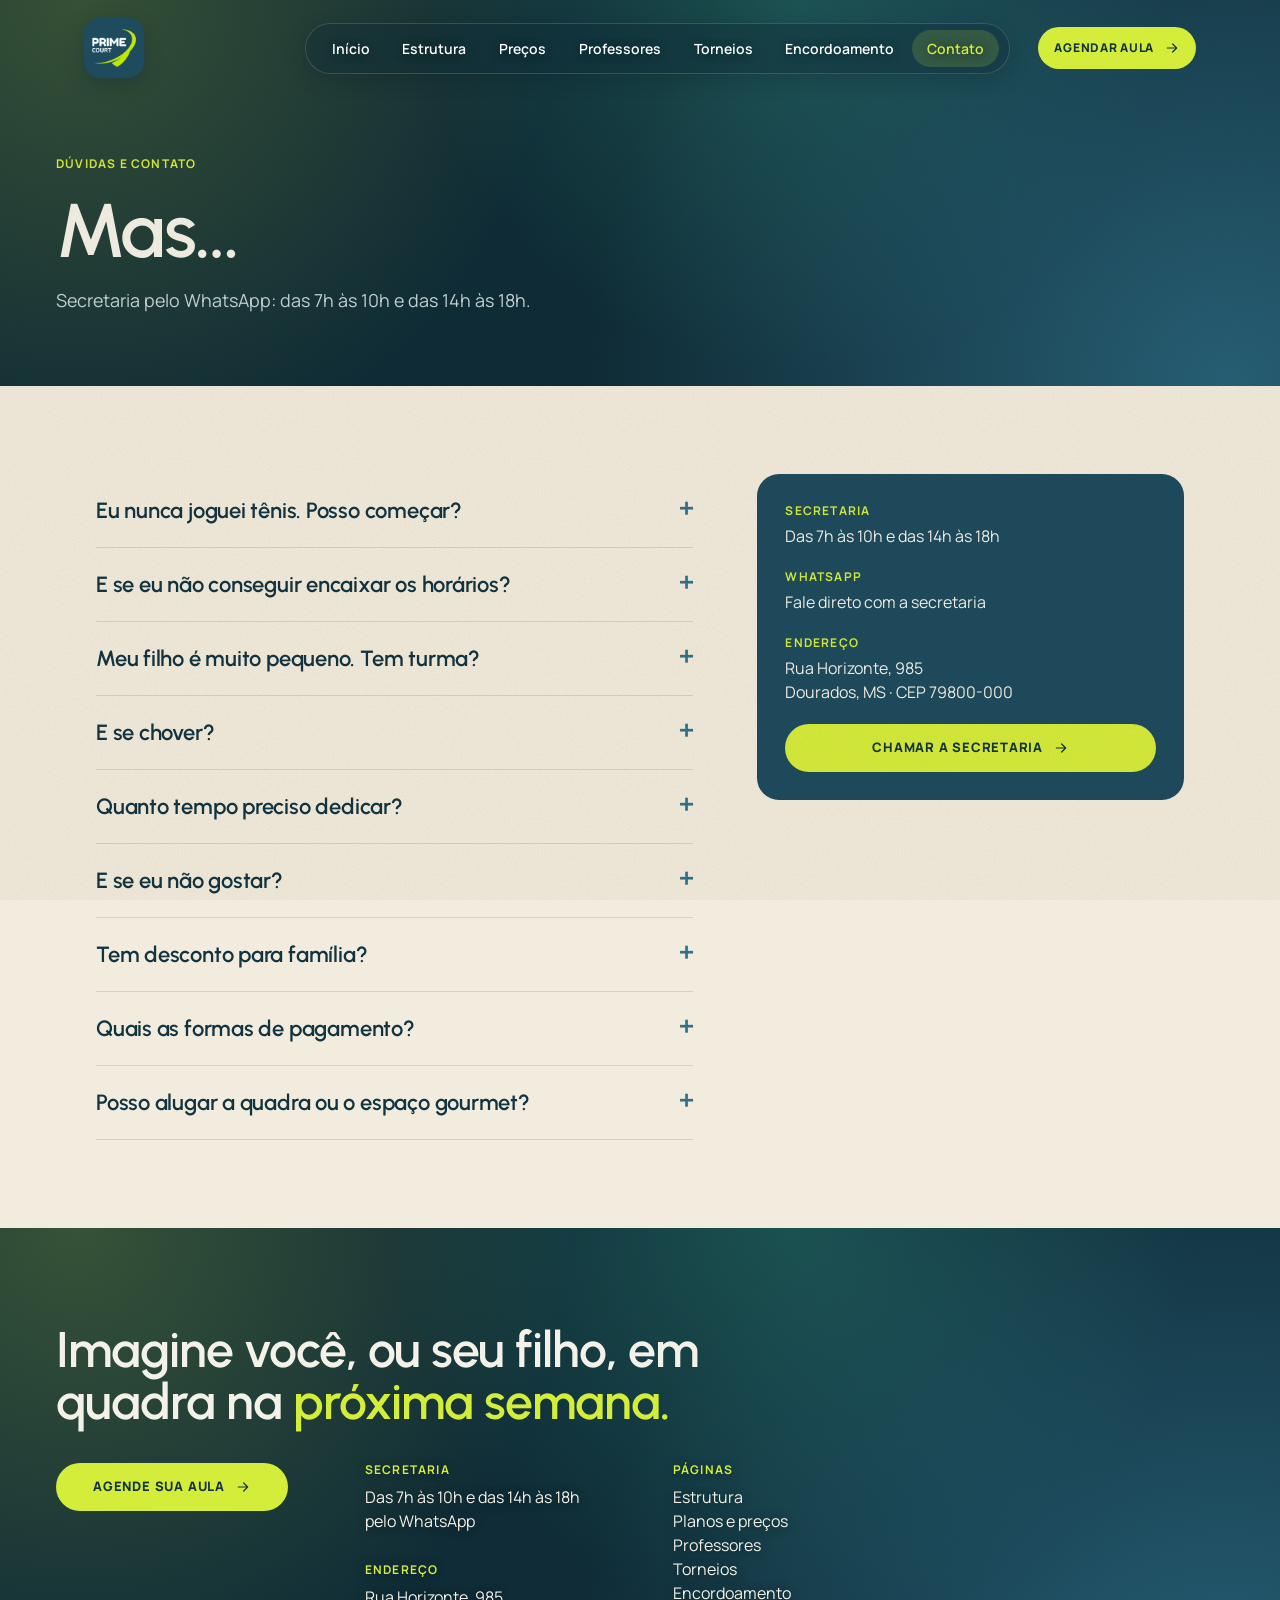
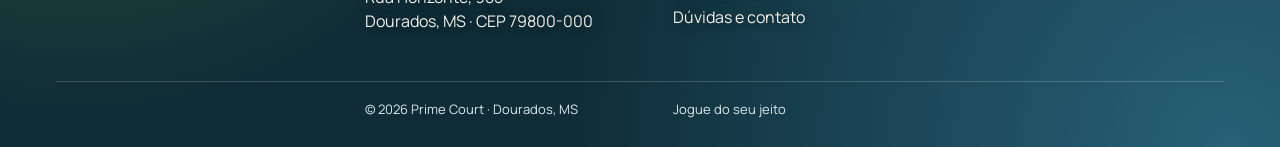
==== commit d3981e9a: "Endereco: Rua Horizonte, 985, Dourados - MS (CEP 79800-000) Co-Authored-By: Claude Sonnet 5.5 <norep" ====
--- a/contato.html
+++ b/contato.html
@@ -20,7 +20,7 @@
 <div class="ov" id="ov"><nav><a href="index.html">Início</a><a href="estrutura.html">Estrutura</a><a href="planos.html">Planos e preços</a><a href="professores.html">Professores</a><a href="torneios.html">Torneios</a><a href="encordoamento.html">Encordoamento</a><a href="contato.html">Dúvidas e contato</a></nav>
   <div class="info">
     <div><b>Secretaria</b>Das 7h às 10h e das 14h às 18h</div>
-    <div><b>Endereço</b>[Endereço a confirmar] · Dourados, MS</div>
+    <div><b>Endereço</b>Rua Horizonte, 985 · Dourados, MS · CEP 79800-000</div>
     <a class="btn" data-wa href="#">Agende sua aula <svg width="16" height="16" viewBox="0 0 24 24" fill="none" stroke="currentColor" stroke-width="1.8" stroke-linecap="round" stroke-linejoin="round"><path d="M5 12h14M13 6l6 6-6 6"/></svg></a>
   </div>
   <button class="close" data-close aria-label="Fechar menu">×</button>
@@ -30,7 +30,7 @@
 <section class="ph-hero"><div class="wrap"><span class="crumb">Dúvidas e contato</span><h1>Mas…</h1><p>Secretaria pelo WhatsApp: das 7h às 10h e das 14h às 18h.</p></div></section>
 <section class="sec wrap"><div class="split faq">
   <div class="rv"><details><summary>Eu nunca joguei tênis. Posso começar?</summary><p>Pode. Temos turmas para iniciantes, adultos e crianças. Todo mundo começou do zero um dia.</p></details><details><summary>E se eu não conseguir encaixar os horários?</summary><p>A secretaria apresenta alternativas até achar o horário que funciona para você, e não só um “não tem vaga”.</p></details><details><summary>Meu filho é muito pequeno. Tem turma?</summary><p>Sim. Turma infantil para iniciantes até 8 anos, em um ambiente acolhedor.</p></details><details><summary>E se chover?</summary><p>Hoje temos 2 quadras cobertas, e mais 2 estão sendo cobertas. Com chuva ou sol, tem treino.</p></details><details><summary>Quanto tempo preciso dedicar?</summary><p>Aulas de 1 hora, 1x, 2x ou 3x por semana. No juvenil avançado, das 14h às 16h, com 2x, 3x ou 5x.</p></details><details><summary>E se eu não gostar?</summary><p>A primeira aula é gratuita e sem compromisso.</p></details><details><summary>Tem desconto para família?</summary><p>Sim. 5% para cada familiar: pais, filhos e cônjuges.</p></details><details><summary>Quais as formas de pagamento?</summary><p>Pix ou dinheiro. No Pix adiantado: 4% no trimestral ou 8% no semestral.</p></details><details><summary>Posso alugar a quadra ou o espaço gourmet?</summary><p>Sim. Temos aluguel de quadra e espaço gourmet com churrasqueira. Fale com a secretaria.</p></details></div>
-  <div class="info-box rv"><div><b>Secretaria</b>Das 7h às 10h e das 14h às 18h</div><div><b>WhatsApp</b>Fale direto com a secretaria</div><div><b>Endereço</b>[Endereço a confirmar]<br>Dourados, MS</div>
+  <div class="info-box rv"><div><b>Secretaria</b>Das 7h às 10h e das 14h às 18h</div><div><b>WhatsApp</b>Fale direto com a secretaria</div><div><b>Endereço</b>Rua Horizonte, 985<br>Dourados, MS · CEP 79800-000</div>
     <a class="btn" data-wa href="#">Chamar a secretaria <svg width="16" height="16" viewBox="0 0 24 24" fill="none" stroke="currentColor" stroke-width="1.8" stroke-linecap="round" stroke-linejoin="round"><path d="M5 12h14M13 6l6 6-6 6"/></svg></a></div>
 </div></section></main>
 <footer class="ft">
@@ -40,7 +40,7 @@
       <a class="btn" data-wa href="#">Agende sua aula <svg width="16" height="16" viewBox="0 0 24 24" fill="none" stroke="currentColor" stroke-width="1.8" stroke-linecap="round" stroke-linejoin="round"><path d="M5 12h14M13 6l6 6-6 6"/></svg></a>
       <div class="cols">
         <div><b>Secretaria</b>Das 7h às 10h e das 14h às 18h<br>pelo WhatsApp</div>
-        <div><b>Endereço</b>[Endereço a confirmar]<br>Dourados, MS</div>
+        <div><b>Endereço</b>Rua Horizonte, 985<br>Dourados, MS · CEP 79800-000</div>
         <div><b>Páginas</b><a href="estrutura.html">Estrutura</a><br><a href="planos.html">Planos e preços</a><br><a href="professores.html">Professores</a><br><a href="torneios.html">Torneios</a><br><a href="encordoamento.html">Encordoamento</a><br><a href="contato.html">Dúvidas e contato</a></div>
       </div>
     </div>
--- a/css/style.css
+++ b/css/style.css
@@ -636,3 +636,242 @@
   .hero .txt{margin-top:min(30svh,230px)}
 }
 @media(max-width:380px){.ev .tg{white-space:normal;max-width:100%;letter-spacing:.04em;text-align:center}}
+
+/* ===== HERO DESKTOP: mais larga, título menor, bola visível ===== */
+@media(min-width:821px){
+  .hero{padding:12px clamp(12px,1.5vw,24px)}
+  .hero .box{max-width:1480px;height:min(84svh,760px);min-height:600px}
+  .hero img{transform:none;object-position:center 40%}
+  .hero .shade{background:
+    linear-gradient(90deg,rgba(15,44,55,.9) 0,rgba(15,44,55,.62) 34%,rgba(15,44,55,0) 62%),
+    linear-gradient(180deg,rgba(15,44,55,.5) 0,rgba(15,44,55,0) 18%,rgba(15,44,55,0) 62%,rgba(15,44,55,.88) 100%)}
+  .hero h1{font-size:clamp(34px,4.4vw,60px);max-width:640px;line-height:1.04}
+  .hero .txt{gap:16px;padding-inline:clamp(28px,5vw,72px)}
+  .hero .badge{margin-bottom:2px}
+}
+
+/* hero de ponta a ponta (sem bordas claras em volta) — desktop e celular */
+.hero{padding:0}
+.hero .box{max-width:none;width:100%;border-radius:0;margin:0}
+.hero .txt{max-width:1480px;margin-inline:auto;left:0;right:0}
+@media(min-width:821px){
+  .hero{padding:0}
+  .hero .box{max-width:none;height:min(88svh,800px);min-height:620px}
+  .hero .txt{padding-top:96px}
+}
+.hero .txt{max-width:1224px;padding-inline:var(--pad)}
+
+/* ===== DESKTOP: página inicial com container mais largo, logo e fontes maiores ===== */
+@media(min-width:821px){
+  body:has(.hero){--hpad:clamp(32px,4.2vw,72px)}
+  body:has(.hero) .hd .in{max-width:1560px;padding:22px var(--hpad) 12px;gap:14px}
+  body:has(.hero) .hd .logo{width:76px;height:76px;padding:10px;border-radius:20px}
+  body:has(.hero) .hd nav{gap:clamp(20px,2.2vw,34px);font-size:clamp(14px,1.15vw,16px)}
+  body:has(.hero) .hd .btn{height:48px;padding:0 22px;font-size:13px;margin-left:clamp(18px,2vw,32px)}
+  .hero .txt{max-width:1560px;padding-inline:var(--hpad,clamp(32px,4.2vw,72px));gap:20px;padding-bottom:clamp(32px,4vw,56px)}
+  .hero .badge{height:36px;padding:0 18px;font-size:14px}
+  .hero h1{font-size:clamp(40px,4.7vw,68px);max-width:820px}
+  .hero p{font-size:clamp(17px,1.5vw,21px);max-width:600px}
+  .hero .cta .btn{height:60px;font-size:15px}
+  .btn.big{max-width:400px}
+  .quick a{font-size:15px;padding:16px 18px}
+}
+
+/* ===== PRÓXIMO TORNEIO: respiro em relação à hero e fundo em degradê (verde/azul) de ponta a ponta ===== */
+.news-sec{position:relative;isolation:isolate;padding-block:clamp(40px,6vw,88px)!important}
+.news-sec::before{content:"";position:absolute;z-index:-1;top:0;bottom:0;left:50%;width:100vw;transform:translateX(-50%);
+  background:radial-gradient(circle at 10% 15%,rgba(212,236,58,.30),transparent 38%),radial-gradient(circle at 92% 90%,rgba(47,114,141,.85),transparent 50%),radial-gradient(circle at 60% 5%,rgba(46,138,120,.5),transparent 42%),var(--deep)}
+.news-sec .news{border:1px solid rgba(244,241,232,.16);box-shadow:0 24px 60px rgba(8,24,30,.35)}
+@media(min-width:821px){.news-sec.wrap{padding-inline:var(--pad)}}
+
+/* desktop: texto nunca sobe para baixo da logo (a hero cresce se a tela for baixa) */
+@media(min-width:821px){
+  body:has(.hero) .hd .logo{width:64px;height:64px;padding:9px;border-radius:18px}
+  .hero .box{height:auto;min-height:min(88svh,800px);display:flex;flex-direction:column;justify-content:flex-end}
+  .hero .txt{position:relative;inset:auto;width:100%;padding-top:128px}
+}
+
+/* ===== MOBILE: bola mais ao centro, título maior, tela toda preenchida ===== */
+@media(max-width:820px){
+  .hero .box{min-height:100svh;min-height:100dvh}
+  .hero picture{top:60px;height:min(60svh,520px);-webkit-mask-image:linear-gradient(180deg,transparent 0,#000 16%);mask-image:linear-gradient(180deg,transparent 0,#000 16%)}
+  .hero picture img{object-position:center 0%}
+  .hero .shade{background:linear-gradient(180deg,rgba(15,44,55,.45) 0,rgba(15,44,55,0) 14%,rgba(15,44,55,0) min(34svh,300px),rgba(15,44,55,.9) min(52svh,440px),var(--deep) min(60svh,520px),var(--deep) 100%)}
+  .hero .txt{margin-top:min(40svh,340px);gap:16px}
+  .hero h1{font-size:clamp(32px,9.8vw,42px)}
+  .hero p{font-size:clamp(15px,4.2vw,17px)}
+  .quick{gap:10px}
+  .quick a{padding:14px 6px;font-size:clamp(12px,3.3vw,13.5px);gap:8px;border-radius:18px}
+  .quick .ic{width:40px;height:40px}
+}
+@media(max-width:820px) and (max-height:700px){
+  .hero picture{height:min(54svh,380px)}
+  .hero .txt{margin-top:min(30svh,230px)}
+}
+
+/* mobile: a foto começa no topo da tela (céu da própria imagem, sem faixa azul) */
+@media(max-width:820px){
+  .hero picture{top:0;height:min(62svh,540px);-webkit-mask-image:none;mask-image:none}
+  .hero picture img{object-position:center 0%}
+  .hero .shade{background:linear-gradient(180deg,rgba(15,44,55,.38) 0,rgba(15,44,55,0) 16%,rgba(15,44,55,0) min(34svh,300px),rgba(15,44,55,.9) min(54svh,460px),var(--deep) min(62svh,540px),var(--deep) 100%)}
+}
+
+/* mobile: menos espaço azul entre os cards e a seção seguinte */
+@media(max-width:820px){
+  .hero .box{min-height:0}
+  .hero .txt{padding-bottom:36px}
+  .news-sec{padding-top:28px!important}
+}
+
+/* desktop: menu em cápsula de vidro discreta, letras mais nítidas */
+@media(min-width:821px){
+  .hd nav{padding:6px 10px;gap:2px;border-radius:999px;background:rgba(15,44,55,.42);-webkit-backdrop-filter:blur(14px) saturate(1.2);backdrop-filter:blur(14px) saturate(1.2);border:1px solid rgba(244,241,232,.16);box-shadow:0 6px 20px rgba(8,24,30,.22)}
+  .hd nav a{opacity:1;color:#fff;padding:8px clamp(10px,1.2vw,16px);border-bottom:0;border-radius:999px;text-shadow:0 1px 8px rgba(8,24,30,.55);transition:background-color .2s var(--ease-out),color .2s var(--ease-out)}
+  .hd nav a:hover{background:rgba(244,241,232,.12);color:#fff}
+  .hd nav a.on{background:rgba(212,236,58,.16);color:var(--lime)}
+  body:has(.hero) .hd nav{gap:2px;font-size:clamp(14px,1.15vw,16px)}
+}
+
+/* ===== ESTRUTURA: paleta clara (bege + azul-petróleo + limão), igual ao restante da página inicial ===== */
+#estrutura{background:#ebe6d6;color:var(--ink)}
+#estrutura .top{border-bottom-color:rgba(18,52,65,.16)}
+#estrutura .top h2{color:var(--ink)}
+#estrutura .top h2 .lime,#estrutura .stm h2 .lime{color:var(--blue)}
+#estrutura .step{color:var(--muted)}
+#estrutura .prog{background:rgba(18,52,65,.14)}
+#estrutura .prog i{background:var(--teal)}
+#estrutura .stm h2{color:var(--ink)}
+#estrutura .stm p{color:var(--muted)}
+#estrutura #iso .g>div:first-child{box-shadow:0 44px 70px rgba(15,44,55,.30)!important}
+body:has(#estrutura) .menu-btn{box-shadow:0 4px 14px rgba(15,44,55,.28)}
+body:has(#estrutura) .hd nav{background:rgba(15,44,55,.86)}
+
+/* ESTRUTURA no computador: a quadra ocupa toda a área à direita e se ajusta à altura da tela */
+@media(min-width:900px){
+  #estrutura .stick{max-width:1500px;grid-template-columns:minmax(300px,.7fr) 1.6fr;grid-template-rows:auto minmax(0,1fr);align-content:stretch;padding:96px var(--hpad,clamp(32px,4.2vw,72px)) 20px;gap:0 24px}
+  #estrutura .stm{height:clamp(220px,36vh,320px);align-self:center}
+  #estrutura .stage{height:100%;min-height:0;align-self:stretch;margin:0;transform:none}
+  #estrutura .stage>#iso{margin-top:2%}
+}
+@media(min-width:900px){#estrutura .stage>#iso{transition:transform .3s ease-out}}
+
+/* ===== sem o desenho de quadra no fundo: fundos lisos; títulos das páginas com o mesmo degradê do rodapé ===== */
+body.fx-3{background-image:none}
+body.fx-3 .band,body.fx-3.fx-1 .band{background-image:none}
+body.fx-3 .ph-hero{background-image:radial-gradient(circle at 6% 0%,rgba(212,236,58,.2),transparent 38%),radial-gradient(circle at 96% 100%,rgba(47,114,141,.75),transparent 50%),radial-gradient(circle at 62% 0%,rgba(46,138,120,.4),transparent 42%);background-repeat:no-repeat;background-size:auto;background-position:0 0}
+
+/* ===== FUNDO: papel (textura sutil sobre bege liso) ===== */
+body.fx-2::after{opacity:1;mix-blend-mode:multiply}
+body.fx-3{background-color:#f1ecde}
+
+/* ===== TORNEIOS: calendário em vidro (um cartão por mês) ===== */
+.cal{display:grid;grid-template-columns:repeat(auto-fit,minmax(min(100%,380px),1fr));gap:20px;align-items:start;padding:clamp(16px,3vw,32px);border-radius:34px;position:relative;overflow:hidden;isolation:isolate;
+  background:radial-gradient(circle at 8% 4%,rgba(212,236,58,.55),transparent 34%),radial-gradient(circle at 92% 96%,rgba(47,114,141,.95),transparent 50%),radial-gradient(circle at 70% 10%,rgba(46,138,120,.55),transparent 40%),linear-gradient(160deg,#0f2c37,#1e4b5e)}
+.mes{background:linear-gradient(160deg,rgba(255,255,255,.2),rgba(255,255,255,.07));border:1px solid rgba(255,255,255,.3);border-radius:28px;color:#fff;-webkit-backdrop-filter:blur(22px) saturate(1.3);backdrop-filter:blur(22px) saturate(1.3);box-shadow:0 20px 50px rgba(5,22,30,.35),inset 0 1px 0 rgba(255,255,255,.35);padding:22px 20px 16px}
+.mes header{display:flex;align-items:baseline;gap:12px;padding:4px 6px 14px}
+.mes header h2{font-size:clamp(38px,5vw,56px);font-weight:600;line-height:1;text-transform:capitalize;color:#fff;letter-spacing:-.02em}
+.mes header span{font-family:var(--disp);font-size:clamp(22px,3vw,30px);font-weight:500;color:#fff;margin-left:0}
+.mes .gr{display:grid;grid-template-columns:repeat(7,1fr);row-gap:4px;padding:4px 0 12px}
+.mes .gr b{text-align:center;font-size:11px;font-weight:700;letter-spacing:.12em;color:rgba(255,255,255,.55);padding-bottom:8px}
+.mes .gr .dia{display:grid;place-items:center;height:40px;font-size:15px;font-weight:500;color:rgba(255,255,255,.85);position:relative}
+.mes .gr span.dia.hoje{box-shadow:inset 0 0 0 1.5px rgba(255,255,255,.6);border-radius:999px;width:40px;justify-self:center}
+.mes .gr a.dia{font-weight:800;transition:transform .15s var(--ease-out),filter .15s}
+.mes .gr a.dia.ini{border-radius:999px 0 0 999px}.mes .gr a.dia.fim{border-radius:0 999px 999px 0}.mes .gr a.dia.ini.fim{border-radius:999px}
+.mes .gr a.ev-next{background:var(--lime);color:var(--ink);box-shadow:0 6px 18px rgba(212,236,58,.45)}
+.mes .gr a.ev-up{background:#fff;color:var(--ink);box-shadow:0 6px 16px rgba(5,22,30,.25)}
+.mes .gr a.ev-past{background:rgba(255,255,255,.14);color:rgba(255,255,255,.6)}
+@media(hover:hover) and (pointer:fine){.mes .gr a.dia:hover{filter:brightness(1.06);transform:translateY(-1px)}}
+.mes .ls{display:flex;flex-direction:column;gap:8px;padding-top:12px;border-top:1px solid rgba(255,255,255,.2)}
+.mes .ci{display:grid;grid-template-columns:62px 1fr auto;gap:14px;align-items:center;padding:10px 12px;border-radius:18px;color:#fff;background:rgba(255,255,255,.1);border:1px solid rgba(255,255,255,.14);transition:transform .2s var(--ease-out),background-color .2s}
+@media(hover:hover) and (pointer:fine){.mes .ci:hover{transform:translateX(3px);background:rgba(255,255,255,.18)}}
+.mes .ci.ev-next{background:rgba(255,255,255,.92);color:var(--ink);border-color:#fff}
+.mes .ci.ev-past{opacity:.6}
+.mes .cd{border-radius:14px;background:rgba(255,255,255,.16);text-align:center;padding:7px 2px;line-height:1.1}
+.mes .ci.ev-next .cd{background:var(--lime);color:var(--ink)}
+.mes .cd b{display:block;font-family:var(--disp);font-size:16px;font-weight:600}
+.mes .cd span{font-size:10px;font-weight:800;text-transform:uppercase;letter-spacing:.08em}
+.mes .cn h3{font-size:17px;color:inherit}.mes .cn p{font-size:13px;color:rgba(255,255,255,.7);line-height:1.35}.mes .ci.ev-next .cn p{color:var(--muted)}
+.mes .tg{font-size:10px;font-weight:800;letter-spacing:.08em;text-transform:uppercase;border:1px solid currentColor;border-radius:999px;padding:4px 10px;opacity:.85;text-align:center}
+.mes .tg.abertas{background:var(--lime);color:var(--ink);border-color:var(--lime);opacity:1}
+.mes .tg.encerradas{color:#ffb4a6;border-color:#ffb4a6;opacity:1}
+.mes .ci.ev-next .tg{color:var(--teal);opacity:1}
+.mes .ci.ev-next .tg.abertas{background:var(--lime);color:var(--ink)}
+.mes .ci.ev-next .tg.encerradas{color:#a3321f}
+@media(max-width:560px){.mes .ci{grid-template-columns:56px 1fr}.mes .ci .cf{grid-column:2}}
+.mes .vazio{font-size:13px;color:rgba(255,255,255,.65);text-align:center;padding:6px 0 2px}
+
+/* cor própria de cada torneio (var --c / --ct vem do JS): mesma no dia do calendário e no cartão */
+.mes .gr a.dia[style]{background:var(--c);color:var(--ct);box-shadow:0 6px 16px color-mix(in srgb,var(--c) 40%,transparent)}
+.mes .gr a.dia.ev-past[style]{opacity:.7;box-shadow:none}
+.mes .ci[style]{background:var(--c);color:var(--ct);border-color:transparent;opacity:1}
+.mes .ci.ev-past[style]{opacity:.75}
+@media(hover:hover) and (pointer:fine){.mes .ci[style]:hover{background:var(--c);filter:brightness(1.07)}}
+.mes .ci[style] .cd{background:color-mix(in srgb,var(--ct) 16%,transparent);color:var(--ct)}
+.mes .ci[style] .cn p{color:var(--ct);opacity:.8}
+.mes .ci[style] .tg,.mes .ci[style] .tg.encerradas{color:var(--ct);border-color:var(--ct);background:transparent;opacity:.9}
+.mes .ci[style] .tg.abertas{background:var(--ct);color:var(--c);border-color:var(--ct);opacity:1}
+
+/* ===== TORNEIOS: página toda no degradê azul (sem fundo claro) ===== */
+body.pg-torneios{background-color:#0f2c37}
+body.pg-torneios main{background:radial-gradient(circle at 6% 0%,rgba(212,236,58,.2),transparent 34%),radial-gradient(circle at 96% 62%,rgba(47,114,141,.8),transparent 50%),radial-gradient(circle at 62% 0%,rgba(46,138,120,.4),transparent 42%),radial-gradient(circle at 4% 100%,rgba(47,114,141,.55),transparent 45%),linear-gradient(170deg,#0f2c37,#1e4b5e 70%,#1b5a6e)}
+body.pg-torneios .ph-hero{background:none}
+body.pg-torneios .cal{background:none;border-radius:0;padding:0;overflow:visible}
+body.pg-torneios .news-sec .news{box-shadow:0 20px 50px rgba(5,22,30,.35)}
+
+/* Torneios: card do próximo torneio com o mesmo vidro/degradê dos calendários */
+body.pg-torneios .news-sec::before{display:none}
+body.pg-torneios .news-sec{padding-block:clamp(16px,3vw,32px)!important}
+body.pg-torneios .news{background:linear-gradient(160deg,rgba(255,255,255,.2),rgba(255,255,255,.07));border:1px solid rgba(255,255,255,.3);-webkit-backdrop-filter:blur(22px) saturate(1.3);backdrop-filter:blur(22px) saturate(1.3);box-shadow:0 20px 50px rgba(5,22,30,.35),inset 0 1px 0 rgba(255,255,255,.35)}
+body.pg-torneios .news::before,body.pg-torneios .news::after{display:none}
+body.pg-torneios .news-body{background:none;border:0;box-shadow:none;-webkit-backdrop-filter:none;backdrop-filter:none;padding:0}
+body.pg-torneios .news-facts li{background:rgba(255,255,255,.1);border-color:rgba(255,255,255,.16)}
+
+
+/* Torneios: card do próximo torneio mais perto da setinha */
+body.pg-torneios .ph-hero{padding-bottom:clamp(12px,2vw,20px)}
+body.pg-torneios .news-sec{padding-top:6px!important}
+
+/* Torneios: título centralizado acima do calendário */
+.cal-titulo{display:flex;align-items:center;justify-content:center;gap:clamp(12px,2.5vw,24px);margin:0 0 clamp(22px,3vw,32px)}
+.cal-titulo h2{font-size:clamp(26px,4.2vw,42px);font-weight:600;letter-spacing:-.02em;text-align:center;color:var(--cream);white-space:nowrap}
+.cal-titulo i{flex:1;max-width:160px;height:2px;border-radius:2px;background:linear-gradient(90deg,transparent,rgba(212,236,58,.8))}
+.cal-titulo i:last-child{background:linear-gradient(270deg,transparent,rgba(212,236,58,.8))}
+@media(max-width:420px){.cal-titulo h2{white-space:normal;font-size:24px}.cal-titulo i{max-width:36px}}
+
+.prox-sec{padding-top:clamp(22px,3vw,34px)}
+.prox-sec .cal-titulo{margin-bottom:0}
+
+/* Torneios: "Saiba mais" em cada cartão, para deixar claro que dá para tocar */
+.mes .cf{display:flex;align-items:center;justify-content:space-between;flex-wrap:wrap;gap:8px 12px}
+.mes .ci[style] .mais{display:inline-flex;align-items:center;gap:6px;margin-left:auto;font-size:12px;font-weight:800;letter-spacing:.06em;text-transform:uppercase;color:var(--ct);white-space:nowrap;border-bottom:1.5px solid color-mix(in srgb,var(--ct) 55%,transparent);padding-bottom:1px}
+.mes .ci .mais i{font-style:normal;transition:transform .2s var(--ease-out)}
+@media(hover:hover) and (pointer:fine){.mes .ci:hover .mais i{transform:translateX(4px)}}
+@media(min-width:561px){.mes .cf{flex-direction:column;align-items:flex-end}.mes .ci[style] .mais{margin-left:0}}
+
+/* etiqueta de status sempre em uma linha só */
+.mes .tg{white-space:nowrap}
+@media(max-width:560px){.mes .cf .tg{font-size:9px;letter-spacing:.04em;padding:4px 8px}}
+
+/* celular: todos os cards com a mesma estrutura — etiqueta sob a descrição e "Saiba mais" no rodapé, à direita */
+@media(max-width:560px){
+  .mes .ci{row-gap:10px}
+  .mes .ci .cf{display:contents}
+  .mes .ci .cf .tg{grid-column:2;justify-self:start}
+  .mes .ci[style] .cf .mais{grid-column:1/-1;justify-self:end;margin-left:0}
+}
+
+/* ===== Página de um torneio: mesmo padrão da página Torneios (fundo azul, vidro e a cor do torneio) ===== */
+.voltar{display:inline-flex;align-items:center;gap:8px;height:34px;padding:0 14px 0 10px;margin-bottom:18px;border-radius:999px;background:rgba(255,255,255,.1);border:1px solid rgba(255,255,255,.22);color:var(--lime);font-size:12px;font-weight:800;letter-spacing:.1em;text-transform:uppercase;line-height:1;transition:background-color .2s,color .2s,transform .2s var(--ease-out)}
+.voltar svg{display:block;flex:none;transition:transform .2s var(--ease-out)}
+@media(hover:hover) and (pointer:fine){.voltar:hover{background:var(--lime);color:var(--ink)}.voltar:hover svg{transform:translateX(-3px)}}
+.t-tags{display:flex;align-items:center;gap:10px;flex-wrap:wrap;margin-bottom:16px}
+.t-tags .chip{margin:0}
+.t-data{display:inline-flex;align-items:center;height:28px;padding:0 14px;border-radius:999px;background:var(--c);color:var(--ct);font-size:12px;font-weight:800;letter-spacing:.06em;box-shadow:0 6px 16px color-mix(in srgb,var(--c) 45%,transparent)}
+body.pg-torneios .tdet{--muted:#b9d0d6;--line:rgba(255,255,255,.22)}
+body.pg-torneios .tdet-main{color:var(--cream)}
+body.pg-torneios .tdet-main h2{color:var(--cream)}
+body.pg-torneios .bul{color:var(--cream)}
+body.pg-torneios .tags span{background:rgba(255,255,255,.08);color:var(--cream)}
+body.pg-torneios .tdet-main .photo{box-shadow:0 20px 50px rgba(5,22,30,.35)}
+body.pg-torneios .tdet .info-box{background:linear-gradient(160deg,rgba(255,255,255,.2),rgba(255,255,255,.07));border:1px solid rgba(255,255,255,.3);border-top:4px solid var(--c);-webkit-backdrop-filter:blur(22px) saturate(1.3);backdrop-filter:blur(22px) saturate(1.3);box-shadow:0 20px 50px rgba(5,22,30,.35),inset 0 1px 0 rgba(255,255,255,.35)}
+body.pg-torneios .duvida label{color:var(--cream)}
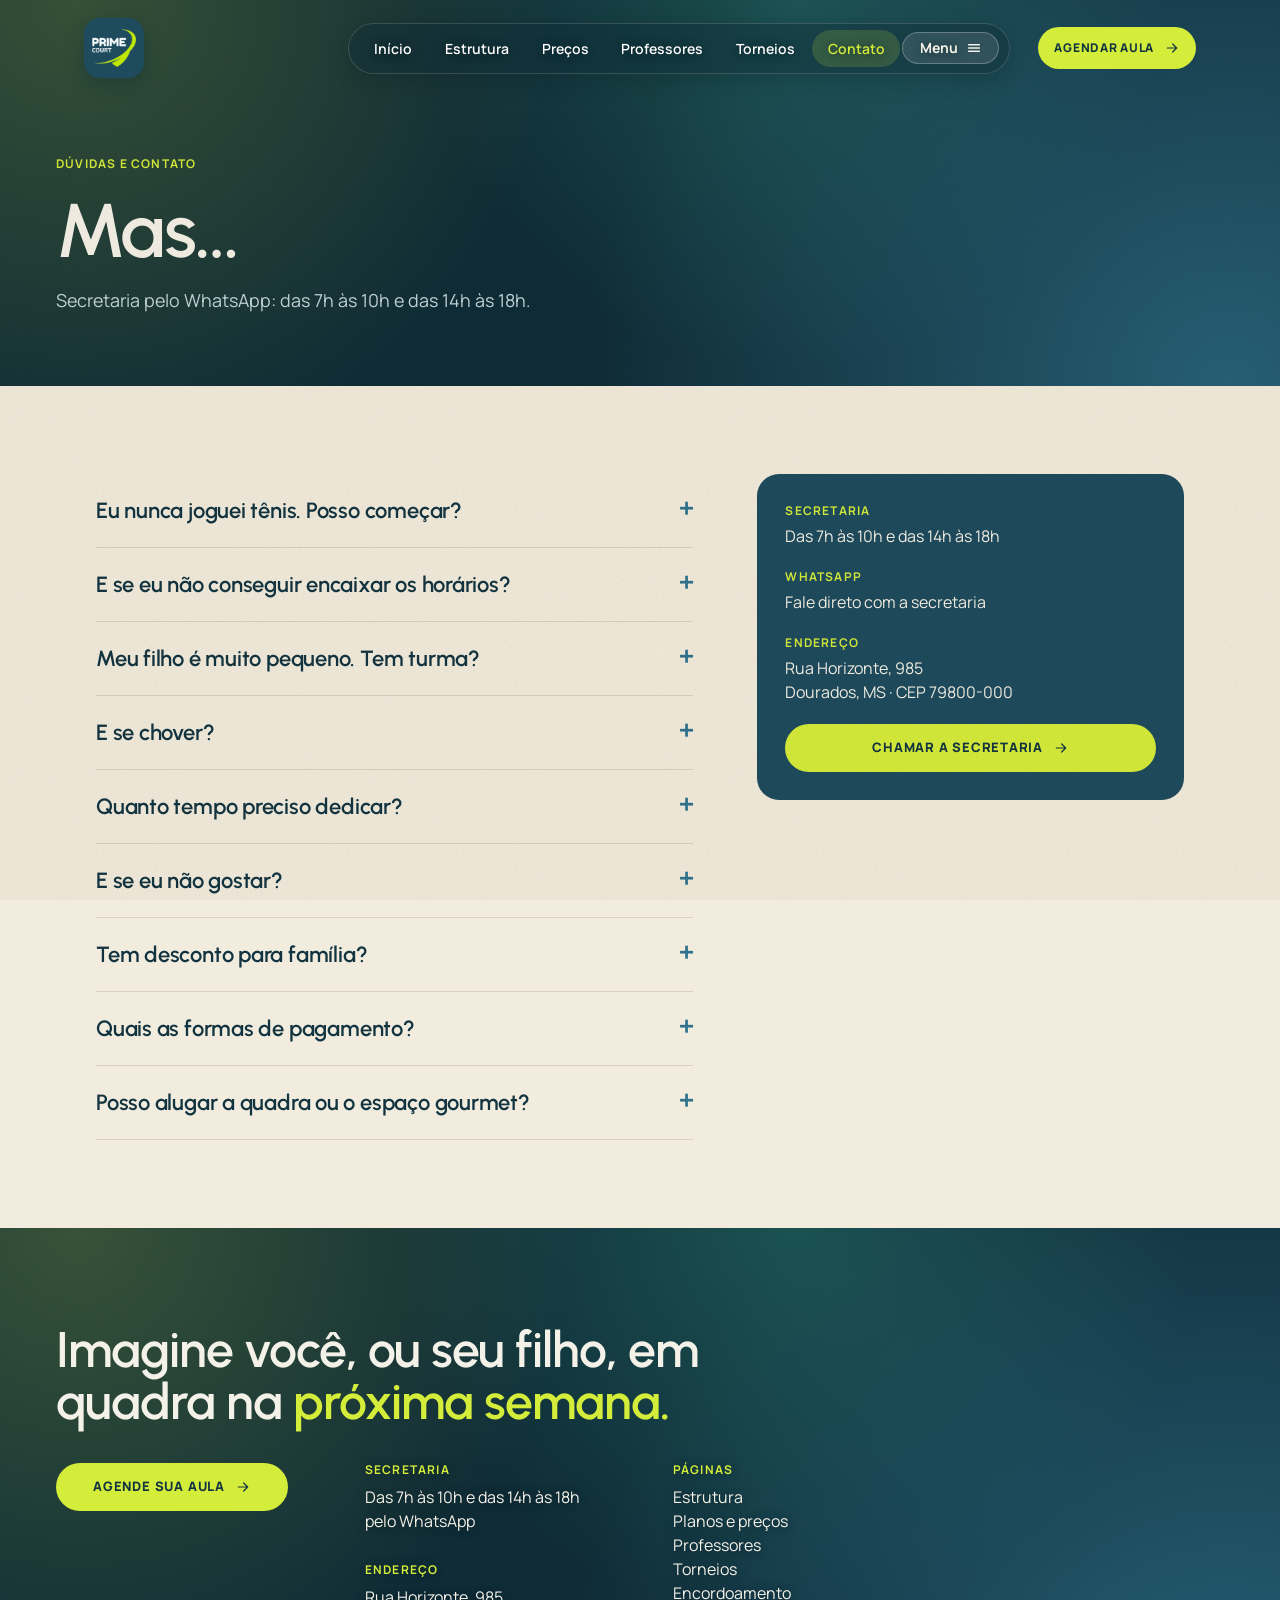
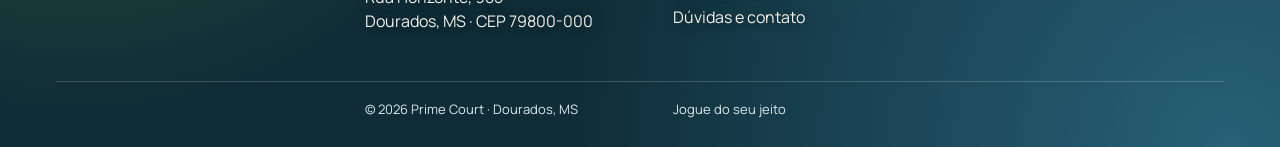
==== commit 4b97e5fe: "Menu desktop: barra com Contato e botao Menu que abre o menu completo Co-Authored-By: Claude Sonnet " ====
--- a/contato.html
+++ b/contato.html
@@ -13,7 +13,7 @@
 <body class="fx-1 fx-2 fx-3 mv-3">
 <header class="hd"><div class="in">
   <a class="logo" href="index.html"><img src="assets/logo.png" alt="Prime Court"></a>
-  <nav><a href="index.html">Início</a><a href="estrutura.html">Estrutura</a><a href="planos.html">Preços</a><a href="professores.html">Professores</a><a href="torneios.html">Torneios</a><a href="encordoamento.html">Encordoamento</a><a href="contato.html" class=on>Contato</a></nav>
+  <nav><a href="index.html">Início</a><a href="estrutura.html">Estrutura</a><a href="planos.html">Preços</a><a href="professores.html">Professores</a><a href="torneios.html">Torneios</a><a href="contato.html" class=on>Contato</a><button class="nav-menu" type="button" data-menu aria-label="Abrir menu completo">Menu <svg width="16" height="16" viewBox="0 0 24 24" fill="none" stroke="currentColor" stroke-width="2.2" stroke-linecap="round" aria-hidden="true"><path d="M4 7h16M4 12h16M4 17h16"/></svg></button></nav>
   <a class="btn sm" data-wa href="#">Agendar aula <svg width="16" height="16" viewBox="0 0 24 24" fill="none" stroke="currentColor" stroke-width="1.8" stroke-linecap="round" stroke-linejoin="round"><path d="M5 12h14M13 6l6 6-6 6"/></svg></a>
   <button class="menu-btn" data-menu aria-label="Abrir menu"><span></span><span></span></button>
 </div></header>
--- a/css/style.css
+++ b/css/style.css
@@ -875,3 +875,9 @@
 body.pg-torneios .tdet-main .photo{box-shadow:0 20px 50px rgba(5,22,30,.35)}
 body.pg-torneios .tdet .info-box{background:linear-gradient(160deg,rgba(255,255,255,.2),rgba(255,255,255,.07));border:1px solid rgba(255,255,255,.3);border-top:4px solid var(--c);-webkit-backdrop-filter:blur(22px) saturate(1.3);backdrop-filter:blur(22px) saturate(1.3);box-shadow:0 20px 50px rgba(5,22,30,.35),inset 0 1px 0 rgba(255,255,255,.35)}
 body.pg-torneios .duvida label{color:var(--cream)}
+
+/* Menu (desktop): último item da barra, abre o menu completo igual ao do celular */
+.hd nav .nav-menu{display:inline-flex;align-items:center;gap:8px;font:inherit;font-weight:700;color:var(--cream);background:rgba(244,241,232,.12);border:1px solid rgba(244,241,232,.28);border-radius:999px;padding:7px clamp(12px,1.3vw,18px);cursor:pointer;line-height:1.2;text-shadow:0 1px 8px rgba(8,24,30,.55);transition:background-color .2s var(--ease-out),color .2s var(--ease-out),border-color .2s var(--ease-out)}
+.hd nav .nav-menu svg{display:block}
+.hd nav .nav-menu:hover{background:var(--lime);color:var(--ink);border-color:var(--lime);text-shadow:none}
+.hd nav{align-items:center}
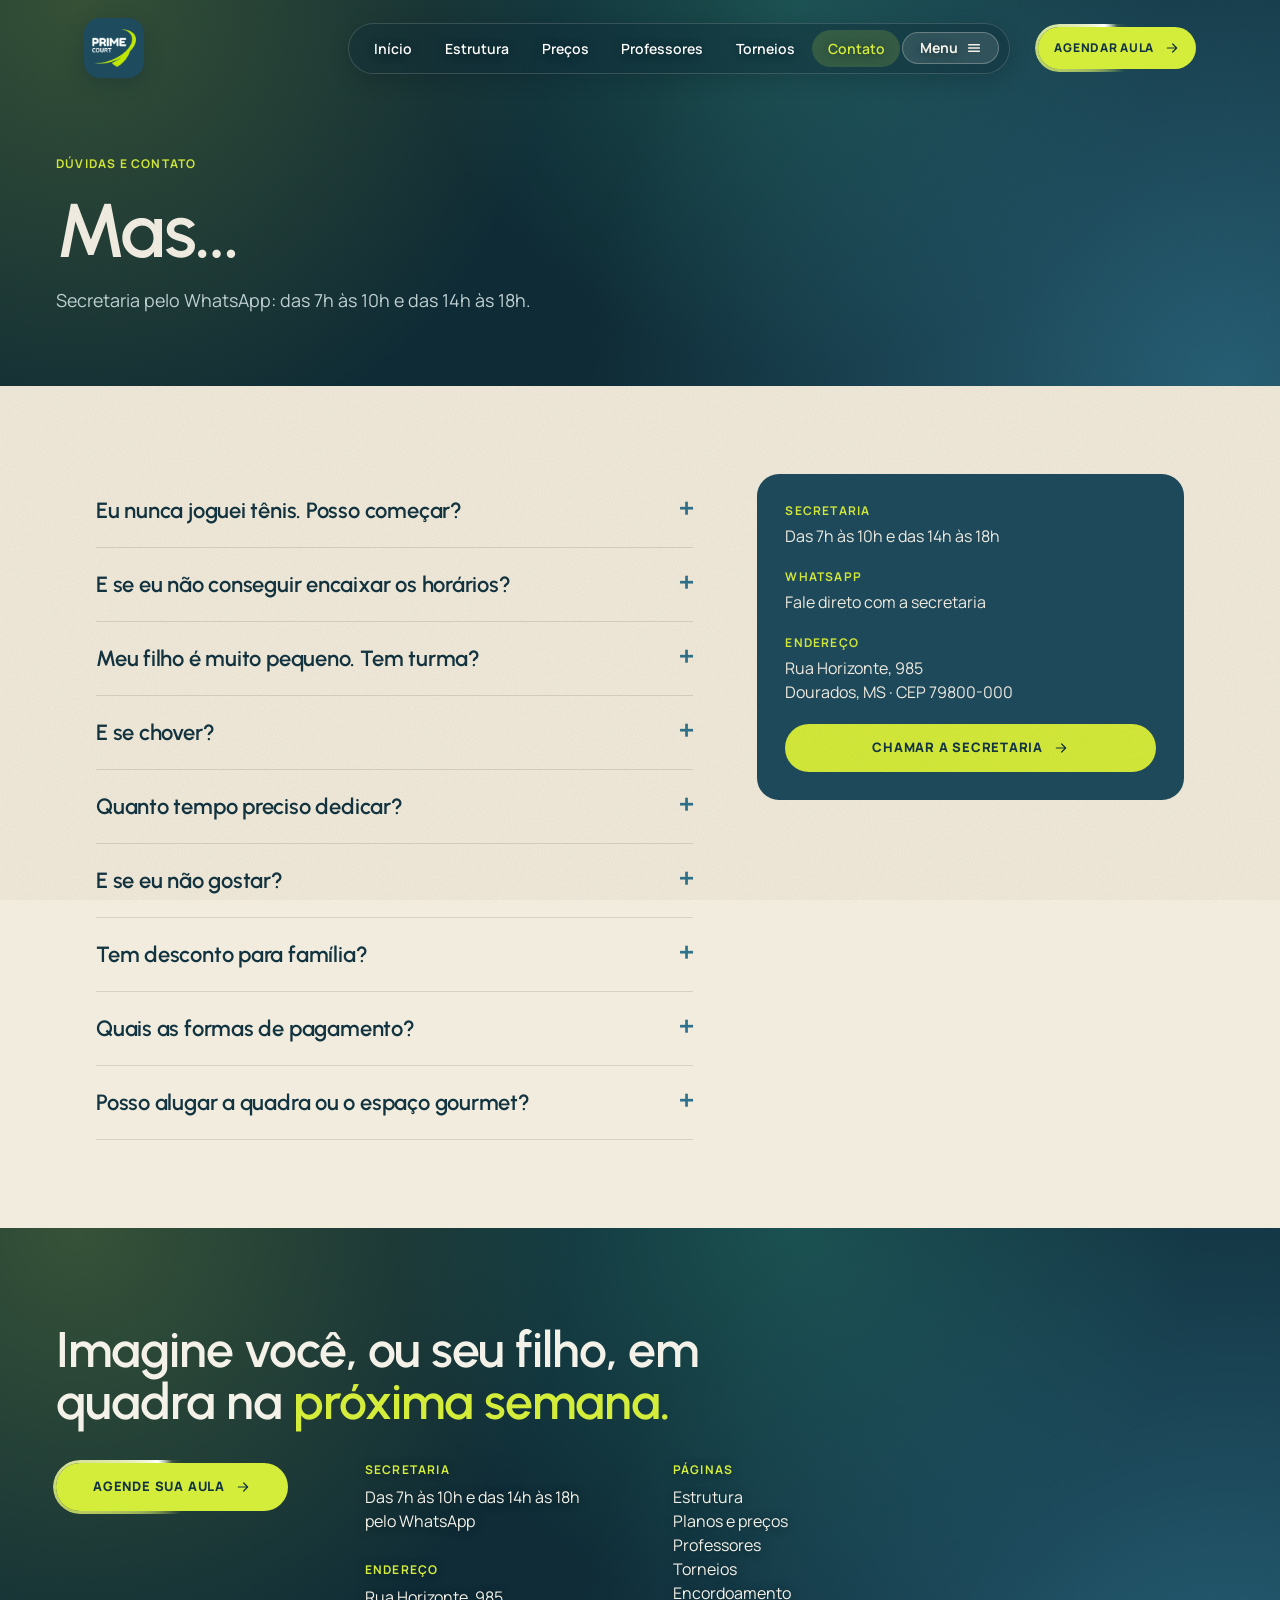
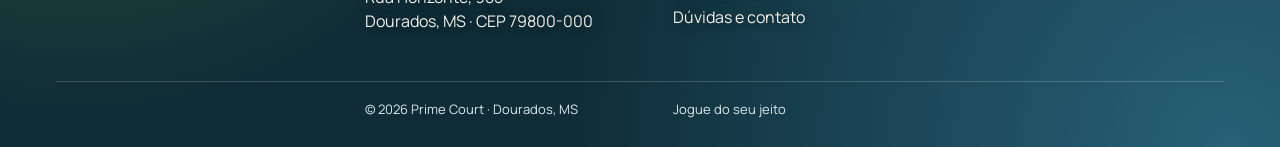
==== commit fe560883: "Fixa o tema claro (color-scheme) e a cor da barra do navegador Co-Authored-By: Claude Sonnet 5.5 <no" ====
--- a/contato.html
+++ b/contato.html
@@ -3,6 +3,8 @@
 <head>
 <meta charset="utf-8">
 <meta name="viewport" content="width=device-width, initial-scale=1, viewport-fit=cover">
+<meta name="color-scheme" content="light">
+<meta name="theme-color" content="#0f2c37">
 <title>Dúvidas e contato — Prime Court Tênis · Dourados, MS</title>
 <meta name="description" content="Tire suas dúvidas e fale com a secretaria da Prime Court pelo WhatsApp.">
 <link rel="preconnect" href="https://fonts.googleapis.com"><link rel="preconnect" href="https://fonts.gstatic.com" crossorigin>
--- a/css/style.css
+++ b/css/style.css
@@ -1,4 +1,4 @@
-:root{
+:root{color-scheme:light;
   --deep:#0f2c37; --ink:#123441; --teal:#1e4b5e; --blue:#2f728d; --mist:#c9dfe4;
   --lime:#d4ec3a; --lime2:#e2f46a; --cream:#f4f1e8; --line:#d8d1c1; --muted:#55686f;
   --pad:clamp(20px,5vw,56px); --max:1200px; --r:22px;
@@ -881,3 +881,138 @@
 .hd nav .nav-menu svg{display:block}
 .hd nav .nav-menu:hover{background:var(--lime);color:var(--ink);border-color:var(--lime);text-shadow:none}
 .hd nav{align-items:center}
+
+/* ===== MENU LATERAL EM CAMADAS (lima → azul → painel claro), itens numerados que sobem em sequência ===== */
+.ov.sm{--smw:clamp(340px,42vw,540px);position:fixed;inset:0;z-index:80;display:block;padding:0;gap:0;overflow:hidden;background:rgba(8,24,30,0);opacity:1;visibility:hidden;pointer-events:none;transition:background-color .45s var(--ease-out),visibility 0s linear .8s}
+.ov.sm.open{visibility:visible;pointer-events:auto;background:rgba(8,24,30,.55);transition-delay:0s}
+.sm-layer,.sm-panel{position:absolute;top:0;right:0;bottom:0;width:var(--smw);transform:translateX(101%);transition:transform .38s cubic-bezier(.55,0,.85,.3)}
+.sm-l1{background:var(--lime);transition-delay:.1s}
+.sm-l2{background:var(--blue);transition-delay:.05s}
+.sm-panel{background:var(--cream);color:var(--ink);display:flex;flex-direction:column;padding:clamp(18px,3vw,30px) clamp(26px,4vw,52px) clamp(24px,4vw,40px);overflow-y:auto;box-shadow:-20px 0 60px rgba(8,24,30,.25)}
+.ov.sm.open .sm-layer,.ov.sm.open .sm-panel{transform:none;transition:transform .8s cubic-bezier(.16,1,.3,1)}
+.ov.sm.open .sm-l1{transition-delay:0s}.ov.sm.open .sm-l2{transition-delay:.07s}.ov.sm.open .sm-panel{transition-delay:.15s}
+/* botão fechar com o "+" que gira */
+.sm-close{align-self:flex-end;display:inline-flex;align-items:center;gap:12px;padding:10px 2px;border:0;background:none;color:var(--ink);font:800 13px var(--body);letter-spacing:.12em;text-transform:uppercase;cursor:pointer}
+.sm-close .ic{position:relative;display:block;width:18px;height:18px}
+.sm-close .ic::before,.sm-close .ic::after{content:"";position:absolute;left:0;top:50%;width:100%;height:2px;margin-top:-1px;border-radius:2px;background:currentColor;transition:transform .5s var(--ease-out)}
+.sm-close .ic::after{transform:rotate(90deg)}
+.ov.sm.open .sm-close .ic::before{transform:rotate(45deg);transition-delay:.3s}.ov.sm.open .sm-close .ic::after{transform:rotate(-45deg);transition-delay:.3s}
+@media(hover:hover) and (pointer:fine){.sm-close:hover .ic{transform:rotate(90deg);transition:transform .3s var(--ease-out)}}
+/* itens */
+.sm-nav{margin-top:clamp(18px,4vh,44px)}
+.sm-nav ul{list-style:none;margin:0;padding:0;display:flex;flex-direction:column;gap:6px}
+.sm-nav li{overflow:hidden}
+.sm-nav a{display:flex;align-items:baseline;gap:14px;color:var(--ink)}
+.sm-nav .n{flex:none;min-width:2.1em;font-size:12px;font-weight:800;letter-spacing:.04em;opacity:.4;transform:translateY(-.9em);text-align:center}
+.sm-nav .lbl{display:block;overflow:hidden;padding-bottom:.06em}
+.sm-nav .lbl>span{display:inline-block;font-family:var(--disp);font-weight:700;font-size:clamp(30px,3.4vw,44px);line-height:1.1;letter-spacing:-.025em;text-transform:uppercase;transform:translateY(125%) rotate(7deg);transform-origin:0 100%;transition:transform .3s cubic-bezier(.55,0,.85,.3),color .2s var(--ease-out)}
+.ov.sm.open .sm-nav .lbl>span{transform:none;transition:transform .95s cubic-bezier(.16,1,.3,1) calc(.24s + var(--i,0) * .07s),color .2s var(--ease-out)}
+.sm-nav li{--i:0}.sm-nav li a{--i:inherit}
+.sm-nav a.on .n{opacity:1;background:var(--lime);border-radius:999px;padding:3px 0}
+.sm-nav a.on .lbl>span{color:var(--blue)}
+@media(hover:hover) and (pointer:fine){.sm-nav a:hover .lbl>span{color:var(--blue)}}
+/* rodapé do painel */
+.sm-info{margin-top:auto;padding-top:28px;display:flex;flex-direction:column;gap:16px;border-top:1px solid rgba(18,52,65,.14);color:#2b4a54;font-size:14px;opacity:0;transform:translateY(14px);transition:opacity .25s,transform .25s}
+.ov.sm.open .sm-info{opacity:1;transform:none;transition:opacity .6s var(--ease-out) .55s,transform .6s var(--ease-out) .55s}
+.sm-info div b{display:block;margin-bottom:2px;font-size:11px;letter-spacing:.1em;text-transform:uppercase;color:var(--blue)}
+.sm-info .btn{align-self:flex-start}
+.sm-nav{flex:none}.sm-info{flex:none}.sm-nav+.sm-info{margin-top:auto}
+@media(max-width:600px){.ov.sm{--smw:100vw}}
+@media(max-height:640px){.sm-nav ul{gap:2px}.sm-nav .lbl>span{font-size:clamp(26px,3vw,34px)}}
+@media(prefers-reduced-motion:reduce){.sm-layer,.sm-panel,.sm-nav .lbl>span,.sm-info,.sm-close .ic::before,.sm-close .ic::after{transition-duration:.01s!important;transition-delay:0s!important}}
+
+/* ===== BOTÃO COM FEIXE DE LUZ GIRANDO NA BORDA (CTA principal: topo, hero e rodapé) ===== */
+@property --beam-ang{syntax:"<angle>";initial-value:0deg;inherits:false}
+@keyframes beam-spin{to{--beam-ang:360deg}}
+.btn.beam,.hd .btn,.hero .cta .btn.big,.ft .row>.btn{position:relative;isolation:isolate}
+.btn.beam::before,.hd .btn::before,.hero .cta .btn.big::before,.ft .row>.btn::before{content:"";position:absolute;inset:-3px;padding:3px;border-radius:inherit;pointer-events:none;z-index:-1;
+  background:conic-gradient(from var(--beam-ang),transparent 0%,transparent 45%,rgba(226,244,106,.7) 72%,#fff 92%,rgba(255,255,255,0) 100%);
+  -webkit-mask:linear-gradient(#000 0 0) content-box,linear-gradient(#000 0 0);-webkit-mask-composite:xor;mask:linear-gradient(#000 0 0) content-box exclude,linear-gradient(#000 0 0);
+  filter:drop-shadow(0 0 8px rgba(226,244,106,.9));animation:beam-spin 2.6s linear infinite}
+.hd .btn::before{animation-duration:3.6s}
+.btn.beam:hover,.hd .btn:hover,.hero .cta .btn.big:hover,.ft .row>.btn:hover{background:radial-gradient(circle at 50% 0,rgba(255,255,255,.55),transparent 70%),var(--lime2)}
+@media(prefers-reduced-motion:reduce){.btn.beam::before,.hd .btn::before,.hero .cta .btn.big::before,.ft .row>.btn::before{animation:none;--beam-ang:210deg}}
+
+/* feixe no painel claro do menu: azul, para aparecer sobre o bege */
+.sm-info .btn.beam::before{background:conic-gradient(from var(--beam-ang),transparent 0%,transparent 45%,rgba(47,114,141,.55) 72%,var(--blue) 92%,rgba(47,114,141,0) 100%);filter:drop-shadow(0 0 6px rgba(47,114,141,.55))}
+.sm-info .btn.beam:hover{background:radial-gradient(circle at 50% 0,rgba(255,255,255,.55),transparent 70%),var(--lime2)}
+
+/* ===== ESTRUTURA: resumo em 3 cartões iguais + galeria em grade uniforme ===== */
+/* galeria: grade 3×3 com fotos do mesmo tamanho */
+.gal{grid-template-columns:repeat(3,1fr);gap:16px}
+.gal .w2,.gal .h2{grid-column:auto;grid-row:auto}
+.gal .photo{aspect-ratio:4/3!important;height:auto!important;min-height:0!important;width:100%}
+@media(max-width:820px){.gal{grid-template-columns:repeat(2,1fr);gap:12px}.gal figure:first-child{grid-column:span 2}}
+.res-sec{padding-bottom:clamp(24px,3vw,40px)}
+.gal-sec{padding-top:clamp(32px,4vw,56px)}
+@media(max-width:820px){.gal .photo{padding-bottom:40px;font-size:12px}.gal .photo span{font-size:11px;line-height:1.25;text-align:center;padding-inline:8px}}
+
+/* ===== GALERIA: foto ampliada com zoom (lightbox) ===== */
+.gal figure{cursor:zoom-in;border-radius:18px;transition:transform .25s var(--ease-out),box-shadow .25s var(--ease-out)}
+.gal figure::after{content:"";position:absolute;top:10px;right:10px;z-index:2;width:34px;height:34px;border-radius:50%;background:rgba(15,44,55,.62) url("data:image/svg+xml;utf8,<svg xmlns='http://www.w3.org/2000/svg' width='18' height='18' viewBox='0 0 24 24' fill='none' stroke='white' stroke-width='2.2' stroke-linecap='round' stroke-linejoin='round'><circle cx='11' cy='11' r='7'/><path d='M20 20l-4-4M11 8v6M8 11h6'/></svg>") center/18px no-repeat;-webkit-backdrop-filter:blur(6px);backdrop-filter:blur(6px);transition:transform .25s var(--ease-out),background-color .2s}
+.gal figure:focus-visible{outline:3px solid var(--blue);outline-offset:3px}
+@media(hover:hover) and (pointer:fine){.gal figure:hover{transform:translateY(-3px);box-shadow:0 16px 34px rgba(18,52,65,.22)}.gal figure:hover::after{transform:scale(1.1);background-color:var(--lime);background-image:url("data:image/svg+xml;utf8,<svg xmlns='http://www.w3.org/2000/svg' width='18' height='18' viewBox='0 0 24 24' fill='none' stroke='%23123441' stroke-width='2.2' stroke-linecap='round' stroke-linejoin='round'><circle cx='11' cy='11' r='7'/><path d='M20 20l-4-4M11 8v6M8 11h6'/></svg>")}}
+.lb{position:fixed;inset:0;z-index:120;background:rgba(6,20,26,.94);-webkit-backdrop-filter:blur(8px);backdrop-filter:blur(8px);color:#fff;opacity:0;visibility:hidden;transition:opacity .25s var(--ease-out),visibility 0s linear .25s}
+.lb.open{opacity:1;visibility:visible;transition-delay:0s}
+.lb-stage{position:absolute;inset:0;display:grid;place-items:center;overflow:hidden;touch-action:none;cursor:zoom-in;user-select:none;-webkit-user-select:none}
+.lb.zoomed .lb-stage{cursor:grab}.lb-stage.grabbing{cursor:grabbing!important}
+.lb-media{display:grid;place-items:center;transform-origin:center;will-change:transform}
+.lb.open .lb-media{animation:lb-in .35s var(--ease-out)}
+@keyframes lb-in{from{opacity:0;transform:scale(.94)}}
+.lb-img{display:block;max-width:min(94vw,1500px);max-height:calc(100svh - 190px);width:auto;height:auto;border-radius:12px;box-shadow:0 30px 80px rgba(0,0,0,.5);-webkit-user-drag:none;pointer-events:none}
+.lb-ph{width:min(92vw,980px,calc((100svh - 190px) * 4 / 3))!important;aspect-ratio:4/3;height:auto!important;border-radius:16px;box-shadow:0 30px 80px rgba(0,0,0,.5);pointer-events:none;font-size:clamp(14px,2vw,20px)}
+.lb-top{position:absolute;top:0;left:0;right:0;display:flex;align-items:center;justify-content:space-between;padding:max(14px,env(safe-area-inset-top)) 16px 0;pointer-events:none}
+.lb-top>*{pointer-events:auto}
+.lb-count{font-size:13px;font-weight:700;letter-spacing:.08em;color:rgba(255,255,255,.75)}
+.lb-btn{display:inline-grid;place-items:center;min-width:46px;height:46px;padding:0 12px;border:1px solid rgba(255,255,255,.22);border-radius:999px;background:rgba(255,255,255,.12);color:#fff;font:800 13px var(--body);letter-spacing:.04em;cursor:pointer;-webkit-backdrop-filter:blur(10px);backdrop-filter:blur(10px);transition:background-color .2s,color .2s,transform .2s var(--ease-out),opacity .2s}
+.lb-btn:focus-visible{outline:3px solid var(--lime);outline-offset:2px}
+.lb-btn:disabled{opacity:.35;cursor:default}
+@media(hover:hover) and (pointer:fine){.lb-btn:not(:disabled):hover{background:var(--lime);color:var(--ink);border-color:var(--lime)}}
+.lb-nav{position:absolute;top:50%;margin-top:-23px;width:46px;padding:0}
+.lb-prev{left:14px}.lb-next{right:14px}
+.lb.zoomed .lb-nav{opacity:0;pointer-events:none}
+.lb-bottom{position:absolute;left:0;right:0;bottom:0;display:flex;align-items:center;justify-content:space-between;gap:16px;padding:0 16px max(16px,env(safe-area-inset-bottom));pointer-events:none}
+.lb-bottom>*{pointer-events:auto}
+.lb-cap{font-family:var(--disp);font-weight:600;font-size:clamp(17px,2.4vw,24px);letter-spacing:-.01em;min-width:0}
+.lb-zoom{display:flex;gap:8px;flex:none}
+.lb-pct{min-width:68px}
+@media(max-width:600px){.lb-bottom{flex-direction:column-reverse;align-items:stretch;gap:12px}.lb-cap{text-align:center}.lb-zoom{justify-content:center}.lb-nav{top:auto;bottom:calc(max(16px,env(safe-area-inset-bottom)) + 66px);margin-top:0}.lb-prev{left:12px}.lb-next{right:12px}.lb-img{max-height:calc(100svh - 230px)}.lb-ph{width:min(92vw,calc((100svh - 230px) * 4 / 3))!important}}
+@media(prefers-reduced-motion:reduce){.lb,.lb-media,.gal figure,.gal figure::after{transition-duration:.01s!important;animation:none!important}}
+
+/* ===== ESTRUTURA: cartões do resumo com mini-mapa de quadras, ícones e brilho ===== */
+.res{display:grid;grid-template-columns:repeat(3,1fr);gap:20px;margin-top:36px}
+.res-card{position:relative;isolation:isolate;overflow:hidden;display:flex;flex-direction:column;gap:6px;padding:28px 28px 26px;border-radius:28px;color:var(--cream);min-width:0;
+  background:radial-gradient(circle at 100% 0,rgba(212,236,58,.28),transparent 46%),linear-gradient(155deg,#2a6a82,#123a4a);
+  box-shadow:0 24px 44px -18px rgba(18,52,65,.55),inset 0 1px 0 rgba(255,255,255,.22);transition:transform .3s var(--ease-out),box-shadow .3s var(--ease-out)}
+.res-card.c2{background:radial-gradient(circle at 100% 0,rgba(226,244,106,.32),transparent 46%),linear-gradient(155deg,#3a86a3,#1e5b73)}
+.res-card.c3{color:var(--ink);background:radial-gradient(circle at 100% 0,rgba(47,114,141,.28),transparent 48%),linear-gradient(155deg,#e4eff2,#c3dbe2);box-shadow:0 24px 44px -18px rgba(18,52,65,.4),inset 0 1px 0 #fff}
+/* linhas de quadra de fundo */
+.res-card::before{content:"";position:absolute;z-index:-1;right:-34px;bottom:-40px;width:190px;height:230px;border:3px solid rgba(255,255,255,.1);border-radius:10px;transform:rotate(-12deg);background:linear-gradient(rgba(255,255,255,.1),rgba(255,255,255,.1)) center/100% 3px no-repeat,linear-gradient(rgba(255,255,255,.1),rgba(255,255,255,.1)) center/3px 100% no-repeat}
+.res-card.c3::before{border-color:rgba(18,52,65,.1);background:linear-gradient(rgba(18,52,65,.1),rgba(18,52,65,.1)) center/100% 3px no-repeat,linear-gradient(rgba(18,52,65,.1),rgba(18,52,65,.1)) center/3px 100% no-repeat}
+@media(hover:hover) and (pointer:fine){.res-card:hover{transform:translateY(-6px);box-shadow:0 34px 54px -20px rgba(18,52,65,.6),inset 0 1px 0 rgba(255,255,255,.28)}}
+.rc-top{display:flex;align-items:center;gap:10px;margin-bottom:6px}
+.rc-ic{display:inline-grid;place-items:center;width:40px;height:40px;border-radius:14px;background:rgba(255,255,255,.14);border:1px solid rgba(255,255,255,.22);color:var(--lime)}
+.res-card.c3 .rc-ic{background:rgba(18,52,65,.08);border-color:rgba(18,52,65,.14);color:var(--teal)}
+.rc-kick{font-size:12px;font-weight:800;letter-spacing:.12em;text-transform:uppercase;opacity:.85}
+.res-card .num{font-family:var(--disp);font-weight:600;font-size:clamp(76px,8vw,112px);line-height:.88;letter-spacing:-.04em;color:var(--lime);margin:6px 0 10px;text-shadow:0 8px 26px rgba(8,24,30,.25)}
+.res-card.c3 .num{color:var(--teal);text-shadow:none}
+.res-card h3{font-size:22px;line-height:1.15}
+.res-card p{font-size:15px;color:#d5e6ea;max-width:36ch;margin-top:2px}
+.res-card.c3 p{color:#2b4a54}
+.res-card .badge{position:absolute;top:24px;right:24px;background:var(--lime);color:var(--ink);font-weight:800}
+/* mini-mapa de quadras */
+.rc-viz{display:flex;flex-wrap:wrap;gap:8px;margin-top:auto;padding-top:22px}
+.mc{position:relative;display:block;width:22px;height:34px;border:2px solid var(--lime);border-radius:5px;background:linear-gradient(var(--lime),var(--lime)) center/100% 2px no-repeat,linear-gradient(var(--lime),var(--lime)) center/2px 62% no-repeat;opacity:.9}
+.mc.cov{background:linear-gradient(var(--lime),var(--lime)) center/100% 2px no-repeat,linear-gradient(rgba(212,236,58,.28),rgba(212,236,58,.28));box-shadow:0 0 0 2px rgba(212,236,58,.18),0 6px 14px rgba(212,236,58,.35);opacity:1}
+.mc.soon{border-style:dashed;background:linear-gradient(var(--lime),var(--lime)) center/100% 2px no-repeat;opacity:.6}
+.c2 .mc{width:30px;height:46px}
+.rc-leg{display:flex;gap:16px;flex-wrap:wrap;margin-top:12px;font-size:12px;font-weight:700;opacity:.9}
+.rc-leg span{display:inline-flex;align-items:center;gap:8px}
+.rc-leg .k{display:block;width:12px;height:16px;border:2px solid var(--lime);border-radius:3px}
+.rc-leg .k.cov{background:rgba(212,236,58,.4)}.rc-leg .k.soon{border-style:dashed;opacity:.7}
+.rc-chips{display:flex;flex-wrap:wrap;gap:8px;margin-top:auto;padding-top:22px}
+.rc-chips span{padding:9px 16px;border-radius:999px;background:var(--teal);color:var(--cream);font-size:13px;font-weight:800;letter-spacing:.03em;box-shadow:0 8px 16px -8px rgba(18,52,65,.6)}
+@media(max-width:820px){.res{grid-template-columns:1fr}.res-card{padding:24px}.res-card .num{font-size:84px}}
+@media(prefers-reduced-motion:reduce){.res-card{transition:none}}
+.res-card.c1 .rc-viz{flex-wrap:nowrap;gap:6px}
+.res-card.c1 .mc{flex:1 1 0;min-width:10px;max-width:24px;width:auto;height:36px}
--- a/css/movimento.css
+++ b/css/movimento.css
@@ -4,6 +4,7 @@
 @keyframes mv-rise{from{opacity:0;transform:translateY(18px)}to{opacity:1;transform:none}}
 @keyframes mv-drop{from{opacity:0;transform:translateY(-16px)}to{opacity:1;transform:none}}
 @keyframes mv-flt{50%{translate:0 -7px}}
+@keyframes mv-letra{from{transform:translateY(-115%)}to{transform:none}}
 @keyframes mv-word{from{opacity:0;transform:translateY(.45em);filter:blur(5px)}to{opacity:1;transform:none;filter:none}}
 @keyframes mv-zoom{from{scale:1.1}to{scale:1}}
 @keyframes mv-pop{from{opacity:0;transform:scale(.96) translateY(8px)}to{opacity:1;transform:none}}
@@ -24,7 +25,9 @@
 body.mv-3 .hero .cta{animation-delay:.28s}
 body.mv-3 .hero .quick{animation-delay:.36s}
 body.mv-3 .hero h1:not(.sp){opacity:0;animation:mv-show 0s 1.2s forwards} /* plano B se o script falhar */
-body.mv-3 .hero h1 .w{display:inline-block;animation:mv-word .4s var(--ease-out) backwards}
+body.mv-3 .hero h1 .w{display:inline-block;white-space:nowrap}
+body.mv-3 .hero h1 .l{display:inline-block;overflow:hidden;vertical-align:top;padding:.12em .03em .22em;margin:-.12em -.03em -.22em}
+body.mv-3 .hero h1 .l>i{display:inline-block;font-style:normal;animation:mv-letra .5s var(--ease-out) backwards;animation-delay:var(--d,0s)}
 body.mv-3 .hero picture{display:block;will-change:translate}
 body.mv-3 .hero picture img{animation:mv-zoom 12s var(--ease-out) both}
 
@@ -62,7 +65,7 @@
 @media(prefers-reduced-motion:reduce){
   body.mv-3 .rv>*{opacity:1}
   body.mv-3 .rv.in>*,.pop-box,.ov.open nav a,details[open]>p,body.mv-3 .hero .badge,body.mv-3 .hero .txt>p,body.mv-3 .hero .cta,body.mv-3 .hero .quick{animation:mv-fade .25s both}
-  body.mv-3 .hero picture img,body.mv-3 .news-poster,body.mv-3 .hero h1 .w{animation:none}
+  body.mv-3 .hero picture img,body.mv-3 .news-poster,body.mv-3 .hero h1 .l>i{animation:none}
   body.mv-3 .hero h1:not(.sp){opacity:1;animation:none}
   body.mv-3 .np-in{transform:none}
   @view-transition{navigation:none}
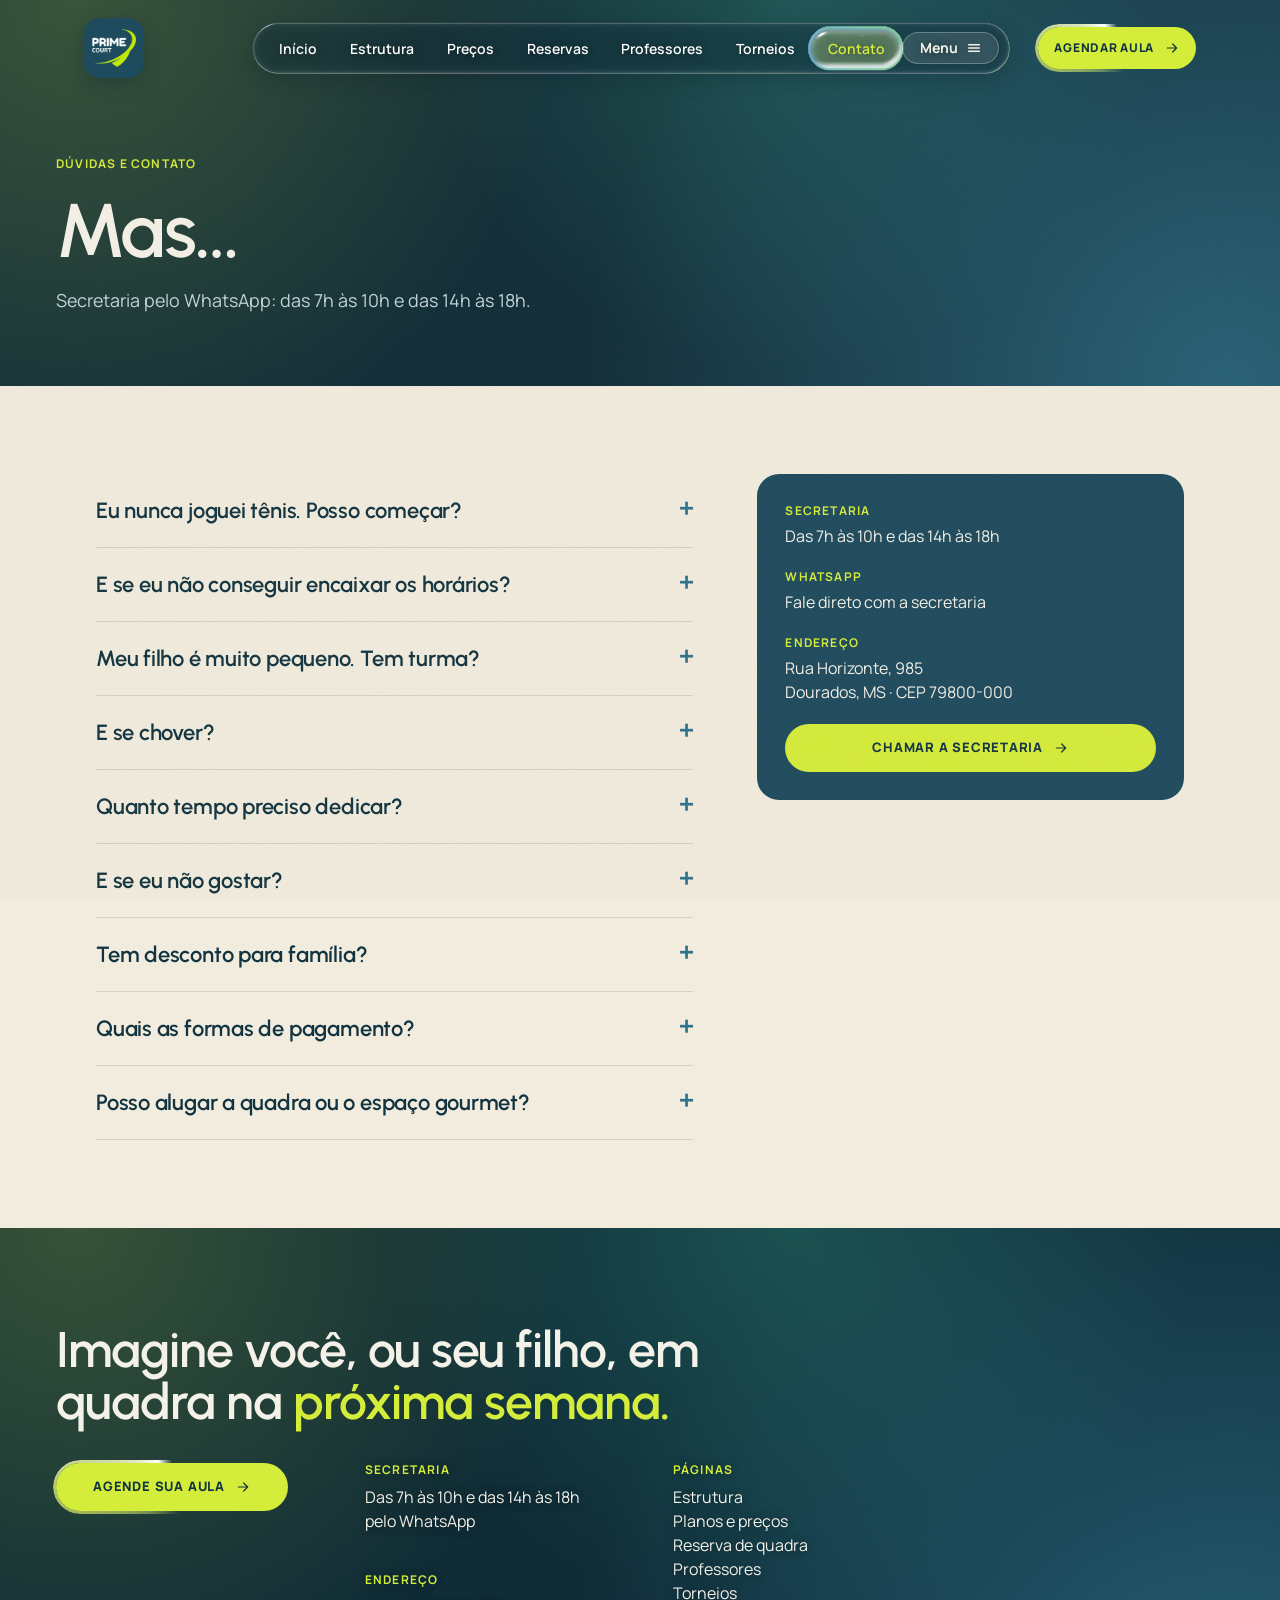
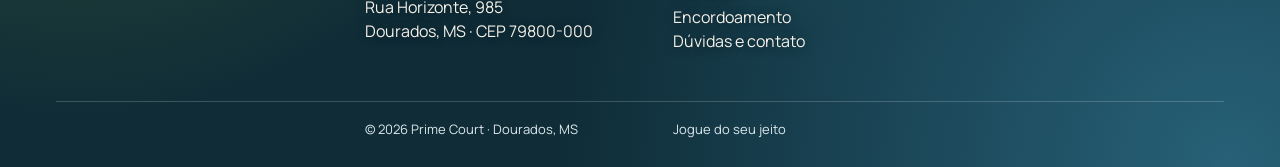
==== commit 43d4abb0: "Nova aba Reserva de quadra com video passo a passo; menu do topo com efeito de gota d'agua - reserva" ====
--- a/contato.html
+++ b/contato.html
@@ -15,11 +15,11 @@
 <body class="fx-1 fx-2 fx-3 mv-3">
 <header class="hd"><div class="in">
   <a class="logo" href="index.html"><img src="assets/logo.png" alt="Prime Court"></a>
-  <nav><a href="index.html">Início</a><a href="estrutura.html">Estrutura</a><a href="planos.html">Preços</a><a href="professores.html">Professores</a><a href="torneios.html">Torneios</a><a href="contato.html" class=on>Contato</a><button class="nav-menu" type="button" data-menu aria-label="Abrir menu completo">Menu <svg width="16" height="16" viewBox="0 0 24 24" fill="none" stroke="currentColor" stroke-width="2.2" stroke-linecap="round" aria-hidden="true"><path d="M4 7h16M4 12h16M4 17h16"/></svg></button></nav>
+  <nav><a href="index.html">Início</a><a href="estrutura.html">Estrutura</a><a href="planos.html">Preços</a><a href="reservas.html">Reservas</a><a href="professores.html">Professores</a><a href="torneios.html">Torneios</a><a href="contato.html" class=on>Contato</a><button class="nav-menu" type="button" data-menu aria-label="Abrir menu completo">Menu <svg width="16" height="16" viewBox="0 0 24 24" fill="none" stroke="currentColor" stroke-width="2.2" stroke-linecap="round" aria-hidden="true"><path d="M4 7h16M4 12h16M4 17h16"/></svg></button></nav>
   <a class="btn sm" data-wa href="#">Agendar aula <svg width="16" height="16" viewBox="0 0 24 24" fill="none" stroke="currentColor" stroke-width="1.8" stroke-linecap="round" stroke-linejoin="round"><path d="M5 12h14M13 6l6 6-6 6"/></svg></a>
   <button class="menu-btn" data-menu aria-label="Abrir menu"><span></span><span></span></button>
 </div></header>
-<div class="ov" id="ov"><nav><a href="index.html">Início</a><a href="estrutura.html">Estrutura</a><a href="planos.html">Planos e preços</a><a href="professores.html">Professores</a><a href="torneios.html">Torneios</a><a href="encordoamento.html">Encordoamento</a><a href="contato.html">Dúvidas e contato</a></nav>
+<div class="ov" id="ov"><nav><a href="index.html">Início</a><a href="estrutura.html">Estrutura</a><a href="planos.html">Planos e preços</a><a href="reservas.html">Reserva de quadra</a><a href="professores.html">Professores</a><a href="torneios.html">Torneios</a><a href="encordoamento.html">Encordoamento</a><a href="contato.html">Dúvidas e contato</a></nav>
   <div class="info">
     <div><b>Secretaria</b>Das 7h às 10h e das 14h às 18h</div>
     <div><b>Endereço</b>Rua Horizonte, 985 · Dourados, MS · CEP 79800-000</div>
@@ -43,7 +43,7 @@
       <div class="cols">
         <div><b>Secretaria</b>Das 7h às 10h e das 14h às 18h<br>pelo WhatsApp</div>
         <div><b>Endereço</b>Rua Horizonte, 985<br>Dourados, MS · CEP 79800-000</div>
-        <div><b>Páginas</b><a href="estrutura.html">Estrutura</a><br><a href="planos.html">Planos e preços</a><br><a href="professores.html">Professores</a><br><a href="torneios.html">Torneios</a><br><a href="encordoamento.html">Encordoamento</a><br><a href="contato.html">Dúvidas e contato</a></div>
+        <div><b>Páginas</b><a href="estrutura.html">Estrutura</a><br><a href="planos.html">Planos e preços</a><br><a href="reservas.html">Reserva de quadra</a><br><a href="professores.html">Professores</a><br><a href="torneios.html">Torneios</a><br><a href="encordoamento.html">Encordoamento</a><br><a href="contato.html">Dúvidas e contato</a></div>
       </div>
     </div>
     <div class="copy"><span>© 2026 Prime Court · Dourados, MS</span><span>Jogue do seu jeito</span></div>
@@ -54,6 +54,7 @@
 <script src="js/main.js"></script>
 <script src="js/anuncio.js"></script>
 <script src="js/vida.js"></script>
+<script src="js/agua.js"></script>
 
 </body>
 </html>
--- a/css/style.css
+++ b/css/style.css
@@ -761,13 +761,13 @@
 body.fx-3 .ph-hero{background-image:radial-gradient(circle at 6% 0%,rgba(212,236,58,.2),transparent 38%),radial-gradient(circle at 96% 100%,rgba(47,114,141,.75),transparent 50%),radial-gradient(circle at 62% 0%,rgba(46,138,120,.4),transparent 42%);background-repeat:no-repeat;background-size:auto;background-position:0 0}
 
 /* ===== FUNDO: papel (textura sutil sobre bege liso) ===== */
-body.fx-2::after{opacity:1;mix-blend-mode:multiply}
+body.fx-2::after{opacity:.4}
 body.fx-3{background-color:#f1ecde}
 
 /* ===== TORNEIOS: calendário em vidro (um cartão por mês) ===== */
 .cal{display:grid;grid-template-columns:repeat(auto-fit,minmax(min(100%,380px),1fr));gap:20px;align-items:start;padding:clamp(16px,3vw,32px);border-radius:34px;position:relative;overflow:hidden;isolation:isolate;
   background:radial-gradient(circle at 8% 4%,rgba(212,236,58,.55),transparent 34%),radial-gradient(circle at 92% 96%,rgba(47,114,141,.95),transparent 50%),radial-gradient(circle at 70% 10%,rgba(46,138,120,.55),transparent 40%),linear-gradient(160deg,#0f2c37,#1e4b5e)}
-.mes{background:linear-gradient(160deg,rgba(255,255,255,.2),rgba(255,255,255,.07));border:1px solid rgba(255,255,255,.3);border-radius:28px;color:#fff;-webkit-backdrop-filter:blur(22px) saturate(1.3);backdrop-filter:blur(22px) saturate(1.3);box-shadow:0 20px 50px rgba(5,22,30,.35),inset 0 1px 0 rgba(255,255,255,.35);padding:22px 20px 16px}
+.mes{background:linear-gradient(160deg,rgba(255,255,255,.2),rgba(255,255,255,.07));border:1px solid rgba(255,255,255,.3);border-radius:28px;color:#fff;box-shadow:0 20px 50px rgba(5,22,30,.35),inset 0 1px 0 rgba(255,255,255,.35);padding:22px 20px 16px}
 .mes header{display:flex;align-items:baseline;gap:12px;padding:4px 6px 14px}
 .mes header h2{font-size:clamp(38px,5vw,56px);font-weight:600;line-height:1;text-transform:capitalize;color:#fff;letter-spacing:-.02em}
 .mes header span{font-family:var(--disp);font-size:clamp(22px,3vw,30px);font-weight:500;color:#fff;margin-left:0}
@@ -821,7 +821,7 @@
 /* Torneios: card do próximo torneio com o mesmo vidro/degradê dos calendários */
 body.pg-torneios .news-sec::before{display:none}
 body.pg-torneios .news-sec{padding-block:clamp(16px,3vw,32px)!important}
-body.pg-torneios .news{background:linear-gradient(160deg,rgba(255,255,255,.2),rgba(255,255,255,.07));border:1px solid rgba(255,255,255,.3);-webkit-backdrop-filter:blur(22px) saturate(1.3);backdrop-filter:blur(22px) saturate(1.3);box-shadow:0 20px 50px rgba(5,22,30,.35),inset 0 1px 0 rgba(255,255,255,.35)}
+body.pg-torneios .news{background:linear-gradient(160deg,rgba(255,255,255,.2),rgba(255,255,255,.07));border:1px solid rgba(255,255,255,.3);box-shadow:0 20px 50px rgba(5,22,30,.35),inset 0 1px 0 rgba(255,255,255,.35)}
 body.pg-torneios .news::before,body.pg-torneios .news::after{display:none}
 body.pg-torneios .news-body{background:none;border:0;box-shadow:none;-webkit-backdrop-filter:none;backdrop-filter:none;padding:0}
 body.pg-torneios .news-facts li{background:rgba(255,255,255,.1);border-color:rgba(255,255,255,.16)}
@@ -873,7 +873,7 @@
 body.pg-torneios .bul{color:var(--cream)}
 body.pg-torneios .tags span{background:rgba(255,255,255,.08);color:var(--cream)}
 body.pg-torneios .tdet-main .photo{box-shadow:0 20px 50px rgba(5,22,30,.35)}
-body.pg-torneios .tdet .info-box{background:linear-gradient(160deg,rgba(255,255,255,.2),rgba(255,255,255,.07));border:1px solid rgba(255,255,255,.3);border-top:4px solid var(--c);-webkit-backdrop-filter:blur(22px) saturate(1.3);backdrop-filter:blur(22px) saturate(1.3);box-shadow:0 20px 50px rgba(5,22,30,.35),inset 0 1px 0 rgba(255,255,255,.35)}
+body.pg-torneios .tdet .info-box{background:linear-gradient(160deg,rgba(255,255,255,.2),rgba(255,255,255,.07));border:1px solid rgba(255,255,255,.3);border-top:4px solid var(--c);box-shadow:0 20px 50px rgba(5,22,30,.35),inset 0 1px 0 rgba(255,255,255,.35)}
 body.pg-torneios .duvida label{color:var(--cream)}
 
 /* Menu (desktop): último item da barra, abre o menu completo igual ao do celular */
@@ -928,13 +928,13 @@
 .btn.beam::before,.hd .btn::before,.hero .cta .btn.big::before,.ft .row>.btn::before{content:"";position:absolute;inset:-3px;padding:3px;border-radius:inherit;pointer-events:none;z-index:-1;
   background:conic-gradient(from var(--beam-ang),transparent 0%,transparent 45%,rgba(226,244,106,.7) 72%,#fff 92%,rgba(255,255,255,0) 100%);
   -webkit-mask:linear-gradient(#000 0 0) content-box,linear-gradient(#000 0 0);-webkit-mask-composite:xor;mask:linear-gradient(#000 0 0) content-box exclude,linear-gradient(#000 0 0);
-  filter:drop-shadow(0 0 8px rgba(226,244,106,.9));animation:beam-spin 2.6s linear infinite}
+  animation:beam-spin 2.6s linear infinite}
 .hd .btn::before{animation-duration:3.6s}
 .btn.beam:hover,.hd .btn:hover,.hero .cta .btn.big:hover,.ft .row>.btn:hover{background:radial-gradient(circle at 50% 0,rgba(255,255,255,.55),transparent 70%),var(--lime2)}
 @media(prefers-reduced-motion:reduce){.btn.beam::before,.hd .btn::before,.hero .cta .btn.big::before,.ft .row>.btn::before{animation:none;--beam-ang:210deg}}
 
 /* feixe no painel claro do menu: azul, para aparecer sobre o bege */
-.sm-info .btn.beam::before{background:conic-gradient(from var(--beam-ang),transparent 0%,transparent 45%,rgba(47,114,141,.55) 72%,var(--blue) 92%,rgba(47,114,141,0) 100%);filter:drop-shadow(0 0 6px rgba(47,114,141,.55))}
+.sm-info .btn.beam::before{background:conic-gradient(from var(--beam-ang),transparent 0%,transparent 45%,rgba(47,114,141,.55) 72%,var(--blue) 92%,rgba(47,114,141,0) 100%);}
 .sm-info .btn.beam:hover{background:radial-gradient(circle at 50% 0,rgba(255,255,255,.55),transparent 70%),var(--lime2)}
 
 /* ===== ESTRUTURA: resumo em 3 cartões iguais + galeria em grade uniforme ===== */
@@ -1016,3 +1016,115 @@
 @media(prefers-reduced-motion:reduce){.res-card{transition:none}}
 .res-card.c1 .rc-viz{flex-wrap:nowrap;gap:6px}
 .res-card.c1 .mc{flex:1 1 0;min-width:10px;max-width:24px;width:auto;height:36px}
+
+/* ===== BOTÕES SECUNDÁRIOS: faixa inclinada que preenche ao passar o mouse (contorno → lima) ===== */
+.btn.ghost,.voltar,.btn.sweep{position:relative;overflow:hidden;isolation:isolate;transition:color .45s var(--ease-out),transform .45s var(--ease-out),box-shadow .45s var(--ease-out),border-color .45s var(--ease-out),background-color .2s}
+.btn.ghost::before,.voltar::before,.btn.sweep::before{content:"";position:absolute;z-index:-1;top:0;left:-40px;width:0;height:100%;background:var(--lime);transform:skewX(35deg);transition:width .5s var(--ease-out)}
+@media(hover:hover) and (pointer:fine){
+  .btn.ghost:hover,.voltar:hover,.btn.sweep:hover{color:var(--ink);border-color:var(--lime);transform:translateY(-1px) scale(1.03);box-shadow:0 10px 24px -8px rgba(212,236,58,.6)}
+  .btn.ghost:hover::before,.voltar:hover::before,.btn.sweep:hover::before{width:230%}
+  .btn.ghost:hover{background:transparent}
+  .voltar:hover{background:rgba(255,255,255,.1)}
+  .voltar:hover svg{transform:translateX(-3px)}
+  .btn.sweep:hover{background:var(--teal)}
+}
+.btn.ghost:active::before,.voltar:active::before,.btn.sweep:active::before{width:230%}
+.btn.ghost:active,.voltar:active,.btn.sweep:active{color:var(--ink)}
+.btn.sweep{border:1.5px solid transparent}
+@media(prefers-reduced-motion:reduce){.btn.ghost::before,.voltar::before,.btn.sweep::before{transition-duration:.01s}}
+
+/* ===== ENCORDOAMENTO ===== */
+.hero-btns{display:flex;gap:12px;flex-wrap:wrap;margin-top:28px}
+.res-card .rc-big{display:inline-grid;place-items:center;width:68px;height:68px;margin:8px 0 14px;border-radius:22px;background:rgba(255,255,255,.14);border:1px solid rgba(255,255,255,.24);color:var(--lime);box-shadow:0 12px 26px -12px rgba(8,24,30,.5)}
+.res-card.c3 .rc-big{background:rgba(18,52,65,.08);border-color:rgba(18,52,65,.14);color:var(--teal)}
+.rc-chips.lite span{background:rgba(255,255,255,.14);box-shadow:none;border:1px solid rgba(255,255,255,.22)}
+.res-card.c2 .rc-chips span{background:rgba(255,255,255,.16)}
+.tz{display:flex;align-items:center;gap:12px;margin-top:auto;padding-top:22px;font-size:12px;font-weight:800;letter-spacing:.06em;text-transform:uppercase}
+.tz i{position:relative;flex:1;height:8px;border-radius:99px;background:linear-gradient(90deg,var(--lime),rgba(255,255,255,.25))}
+.tz b{position:absolute;top:50%;left:62%;width:20px;height:20px;margin:-10px 0 0 -10px;border-radius:50%;background:#fff;border:3px solid var(--lime);box-shadow:0 4px 12px rgba(8,24,30,.4)}
+/* Paulinho */
+.enc-points{list-style:none;margin:22px 0 0;padding:0;display:flex;flex-direction:column;gap:10px}
+.enc-points li{display:flex;align-items:center;gap:10px;font-weight:600}
+.enc-points svg{flex:none;color:#1c7a2e;background:#e4f3d0;border-radius:50%;padding:4px;width:26px;height:26px}
+/* convite final */
+.enc-cta-sec{padding-bottom:clamp(48px,7vw,88px)}
+.enc-cta{display:flex;align-items:center;justify-content:space-between;gap:24px;flex-wrap:wrap;padding:clamp(28px,4vw,48px);border-radius:30px;color:var(--cream);background:radial-gradient(circle at 100% 0,rgba(212,236,58,.3),transparent 46%),radial-gradient(circle at 0 100%,rgba(47,114,141,.7),transparent 52%),linear-gradient(155deg,#1e4b5e,#0f2c37);box-shadow:0 30px 56px -24px rgba(18,52,65,.6)}
+.enc-cta h2{font-size:clamp(26px,3.4vw,42px);max-width:18ch}
+.enc-cta p{margin-top:8px;color:#d5e6ea}
+@media(max-width:560px){.enc-cta .btn{width:100%}}
+
+/* ===== POP-UP DO PRÓXIMO TORNEIO: foto no topo + bloco organizado (etiqueta, título, data, local, botão) ===== */
+.pop-ov .pop-box{overflow-y:auto;max-height:94svh}
+.pop-ov .pop-box .pop-in{display:flex;flex-direction:column;align-items:stretch;gap:12px;padding:18px 20px 20px}
+.pop-meta{display:flex;align-items:center;justify-content:space-between;gap:8px 10px;flex-wrap:wrap}
+.pop-ov .pop-in .kick{font-size:11px;font-weight:800;letter-spacing:.12em;color:var(--blue);white-space:nowrap}
+.pop-ov .pop-in .chip{height:26px;padding:0 11px;font-size:11px;background:rgba(18,52,65,.08);color:var(--ink)}
+.pop-ov .pop-in .chip.abertas{background:var(--lime)}
+.pop-ov .pop-in h2{font-size:clamp(22px,6.2vw,28px)!important;line-height:1.08;letter-spacing:-.02em}
+.pop-facts{display:flex;flex-direction:column;gap:10px;padding:2px 0 4px}
+.pf{display:flex;align-items:center;gap:12px;min-width:0}
+.pf-ic{flex:none;display:grid;place-items:center;width:40px;height:40px;border-radius:13px;background:var(--c);color:var(--ct);box-shadow:0 8px 16px -8px color-mix(in srgb,var(--c) 70%,#102a33)}
+.pf-tx{display:flex;flex-direction:column;min-width:0;line-height:1.2}
+.pf-tx small{font-size:10.5px;font-weight:800;letter-spacing:.1em;text-transform:uppercase;color:var(--muted)}
+.pf-tx b{font-size:16px;font-weight:700}
+.pop-ov .pop-in .btn{width:100%;height:46px;margin-top:2px;padding:0 16px;font-size:13px}
+.pop-ov .pop-in .chip.encerradas{background:#f0c9c0;color:#7a2616}
+
+/* ===== POP-UP DEITADO: cartaz à esquerda, informações à direita ===== */
+.pop-ov .pop-box{width:min(100%,620px);min-width:0;max-width:100%;max-height:94svh;overflow:hidden}
+.pop-ov .pop-dyn{display:grid;grid-template-columns:minmax(0,.86fr) minmax(0,1.14fr);align-items:stretch}
+.pop-ov .pop-dyn>.pop-img{width:100%;height:100%;min-height:100%;aspect-ratio:auto;object-fit:contain;background:#1a0d08;border-radius:0}
+.pop-ov .pop-dyn>.photo{width:100%;height:100%;min-height:0;aspect-ratio:auto;border-radius:0}
+.pop-ov .pop-box .pop-in{justify-content:center;padding:20px 22px 20px 20px;gap:12px}
+.pop-ov .pop-x{left:8px;right:auto;background:rgba(244,241,232,.92)}
+.pop-ov .pop-in h2{font-size:clamp(22px,3.2vw,30px)!important}
+@media(max-width:560px){
+  .pop-ov{padding:12px}
+  .pop-ov .pop-dyn{grid-template-columns:minmax(0,.8fr) minmax(0,1.2fr)}
+  .pop-ov .pop-box .pop-in{padding:14px 14px 14px 12px;gap:9px}
+  .pop-meta{flex-direction:column;align-items:flex-start;gap:6px}
+  .pop-ov .pop-in h2{font-size:clamp(18px,5.6vw,22px)!important}
+  .pf{gap:9px}.pf-ic{width:32px;height:32px;border-radius:11px}.pf-ic svg{width:17px;height:17px}
+  .pf-tx small{font-size:9.5px}.pf-tx b{font-size:13.5px}
+  .pop-facts{gap:8px;padding:0}
+  .pop-ov .pop-in .btn{height:40px;font-size:11.5px;letter-spacing:.04em;padding:0 10px}
+}
+
+/* ===== POP-UP: card deitado com o cartaz EM PÉ (vertical 4:5) à esquerda ===== */
+.pop-ov .pop-box{width:min(100%,640px)}
+.pop-ov .pop-dyn{grid-template-columns:280px minmax(0,1fr);align-items:stretch}
+.pop-ov .pop-dyn>.pop-img,.pop-ov .pop-dyn>.photo{width:100%;height:auto;min-height:0;aspect-ratio:4/5;object-fit:contain}
+.pop-ov .pop-dyn>.photo{height:100%}
+.pop-ov .pop-box .pop-in{justify-content:center}
+@media(max-width:560px){
+  .pop-ov .pop-box{width:min(100%,380px)}
+  .pop-ov .pop-dyn{grid-template-columns:minmax(0,49%) minmax(0,1fr)}
+  .pop-ov .pop-box .pop-in{padding:14px 14px 14px 12px;gap:8px}
+  .pop-ov .pop-facts .pf:nth-child(n+2){display:none}
+}
+
+/* ===== POP-UP: cartaz DEITADO em cima (16:9) e bloco branco DEITADO embaixo (informações em linha) ===== */
+.pop-ov .pop-box{width:min(100%,560px);max-height:94svh;overflow-y:auto}
+.pop-ov .pop-dyn{display:block}
+.pop-ov .pop-dyn>.pop-img,.pop-ov .pop-dyn>.photo{display:block;width:100%;height:auto;min-height:0;aspect-ratio:16/9;object-fit:contain;border-radius:0}
+.pop-ov .pop-dyn>.photo{height:auto}
+.pop-ov .pop-x{left:auto;right:10px;top:10px}
+.pop-ov .pop-box .pop-in{display:flex;flex-direction:column;align-items:stretch;justify-content:flex-start;gap:12px;padding:16px 20px 20px}
+.pop-meta{flex-direction:row;align-items:center;justify-content:space-between;gap:8px}
+.pop-ov .pop-in h2{font-size:clamp(22px,6vw,28px)!important;line-height:1.1}
+.pop-ov .pop-facts{display:grid;grid-template-columns:repeat(auto-fit,minmax(170px,1fr));gap:12px 16px;padding:0}
+.pop-ov .pop-facts .pf:nth-child(n+2){display:flex}
+.pf{gap:12px}.pf-ic{width:40px;height:40px;border-radius:13px}.pf-ic svg{width:20px;height:20px}
+.pf-tx small{font-size:10.5px}.pf-tx b{font-size:15px}
+.pop-ov .pop-in .btn{width:100%;height:46px;font-size:13px;letter-spacing:.06em;padding:0 16px}
+@media(max-width:560px){
+  .pop-ov .pop-box{width:min(100%,400px)}
+  .pop-ov .pop-box .pop-in{padding:14px 16px 16px;gap:10px}
+  .pop-ov .pop-facts{grid-template-columns:1fr 1fr;gap:10px}
+  .pf{gap:9px}.pf-ic{width:34px;height:34px;border-radius:11px}.pf-ic svg{width:18px;height:18px}
+  .pf-tx small{font-size:9.5px}.pf-tx b{font-size:13px}
+  .pop-ov .pop-in .btn{height:42px;font-size:12px}
+}
+/* cartaz do pop-up um pouco mais baixo (2:1) */
+.pop-ov .pop-dyn>.pop-img,.pop-ov .pop-dyn>.photo{aspect-ratio:2/1}
+.pop-ov.out{pointer-events:none}
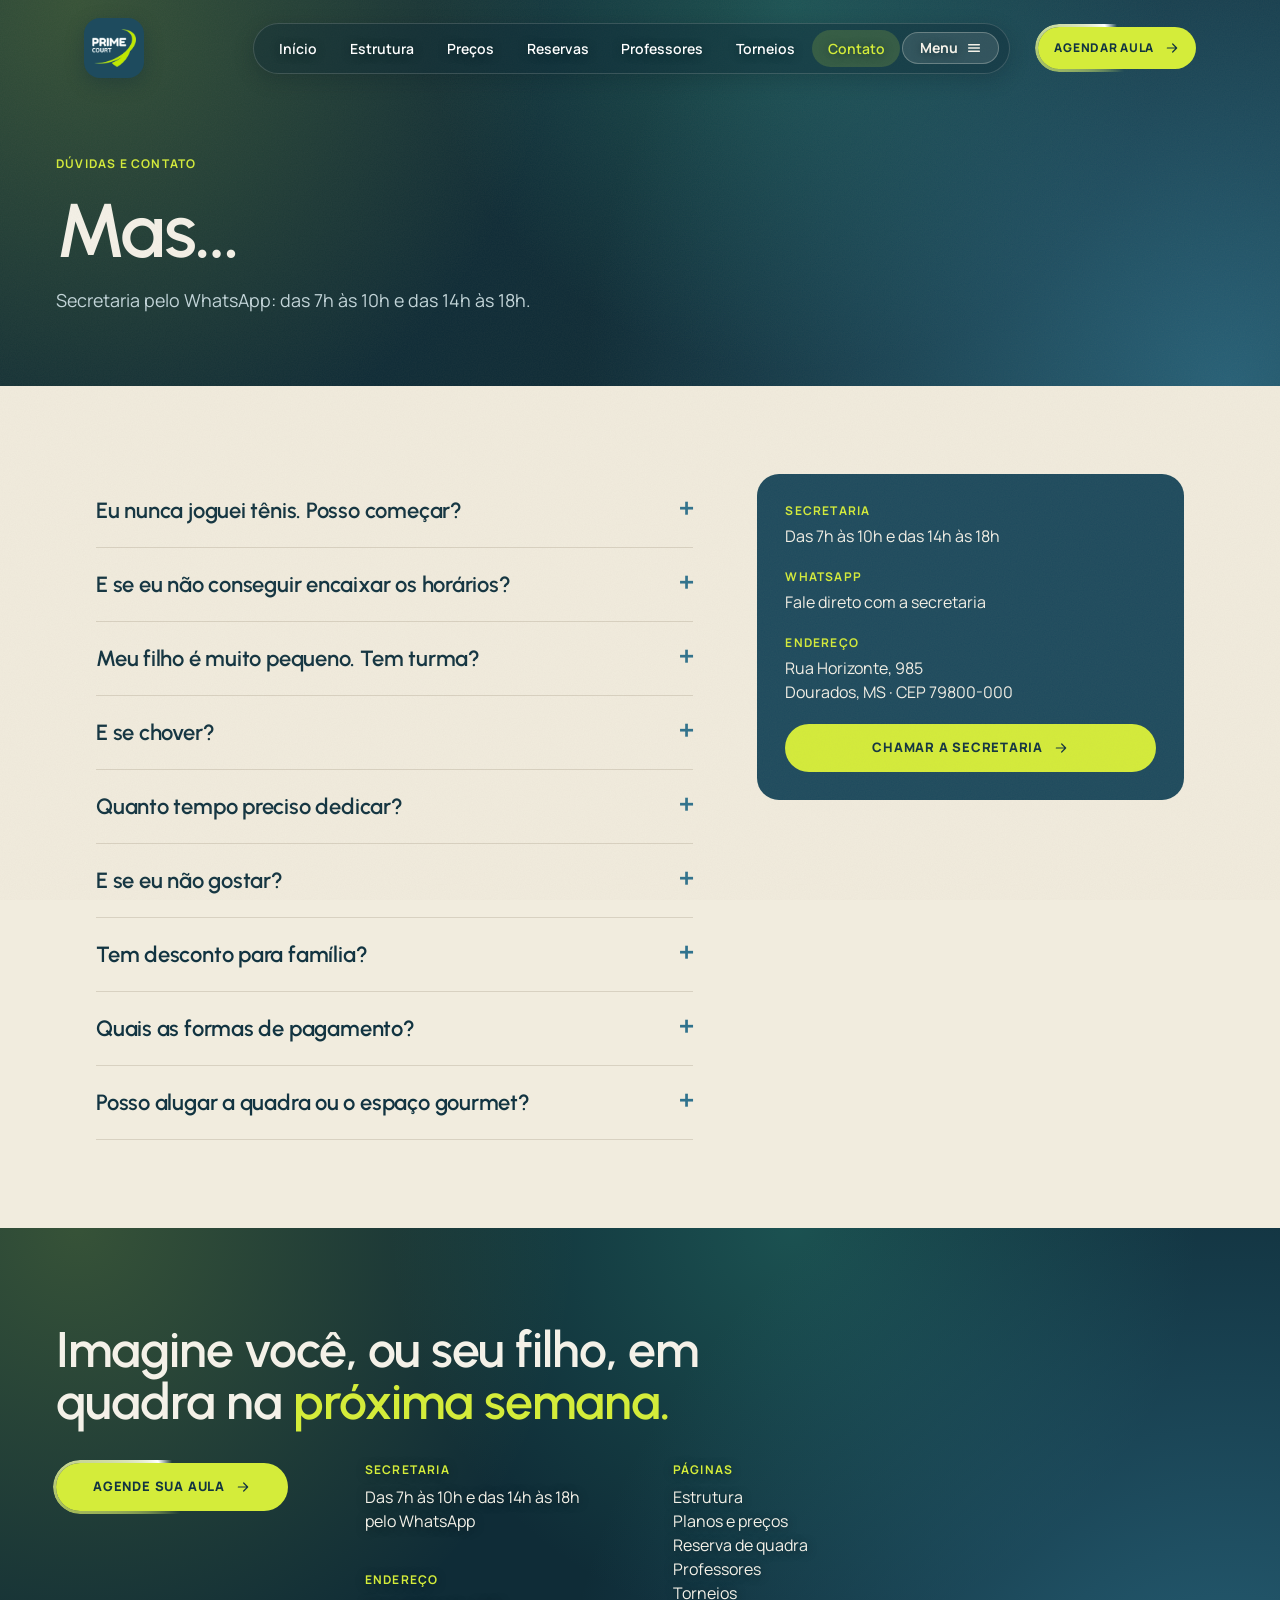
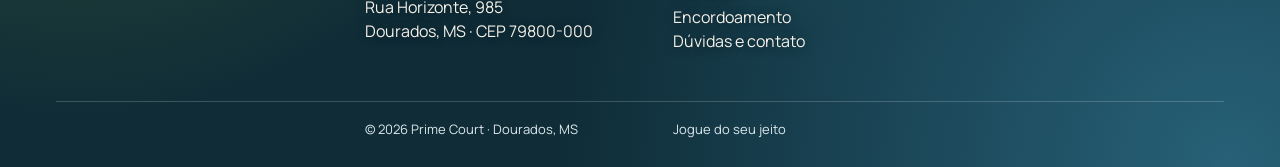
==== commit 9f7bbbab: "Remove o efeito de gota d'agua do menu Co-Authored-By: Claude Sonnet 5.5 <noreply@anthropic.com>" ====
--- a/contato.html
+++ b/contato.html
@@ -54,7 +54,6 @@
 <script src="js/main.js"></script>
 <script src="js/anuncio.js"></script>
 <script src="js/vida.js"></script>
-<script src="js/agua.js"></script>
 
 </body>
 </html>
